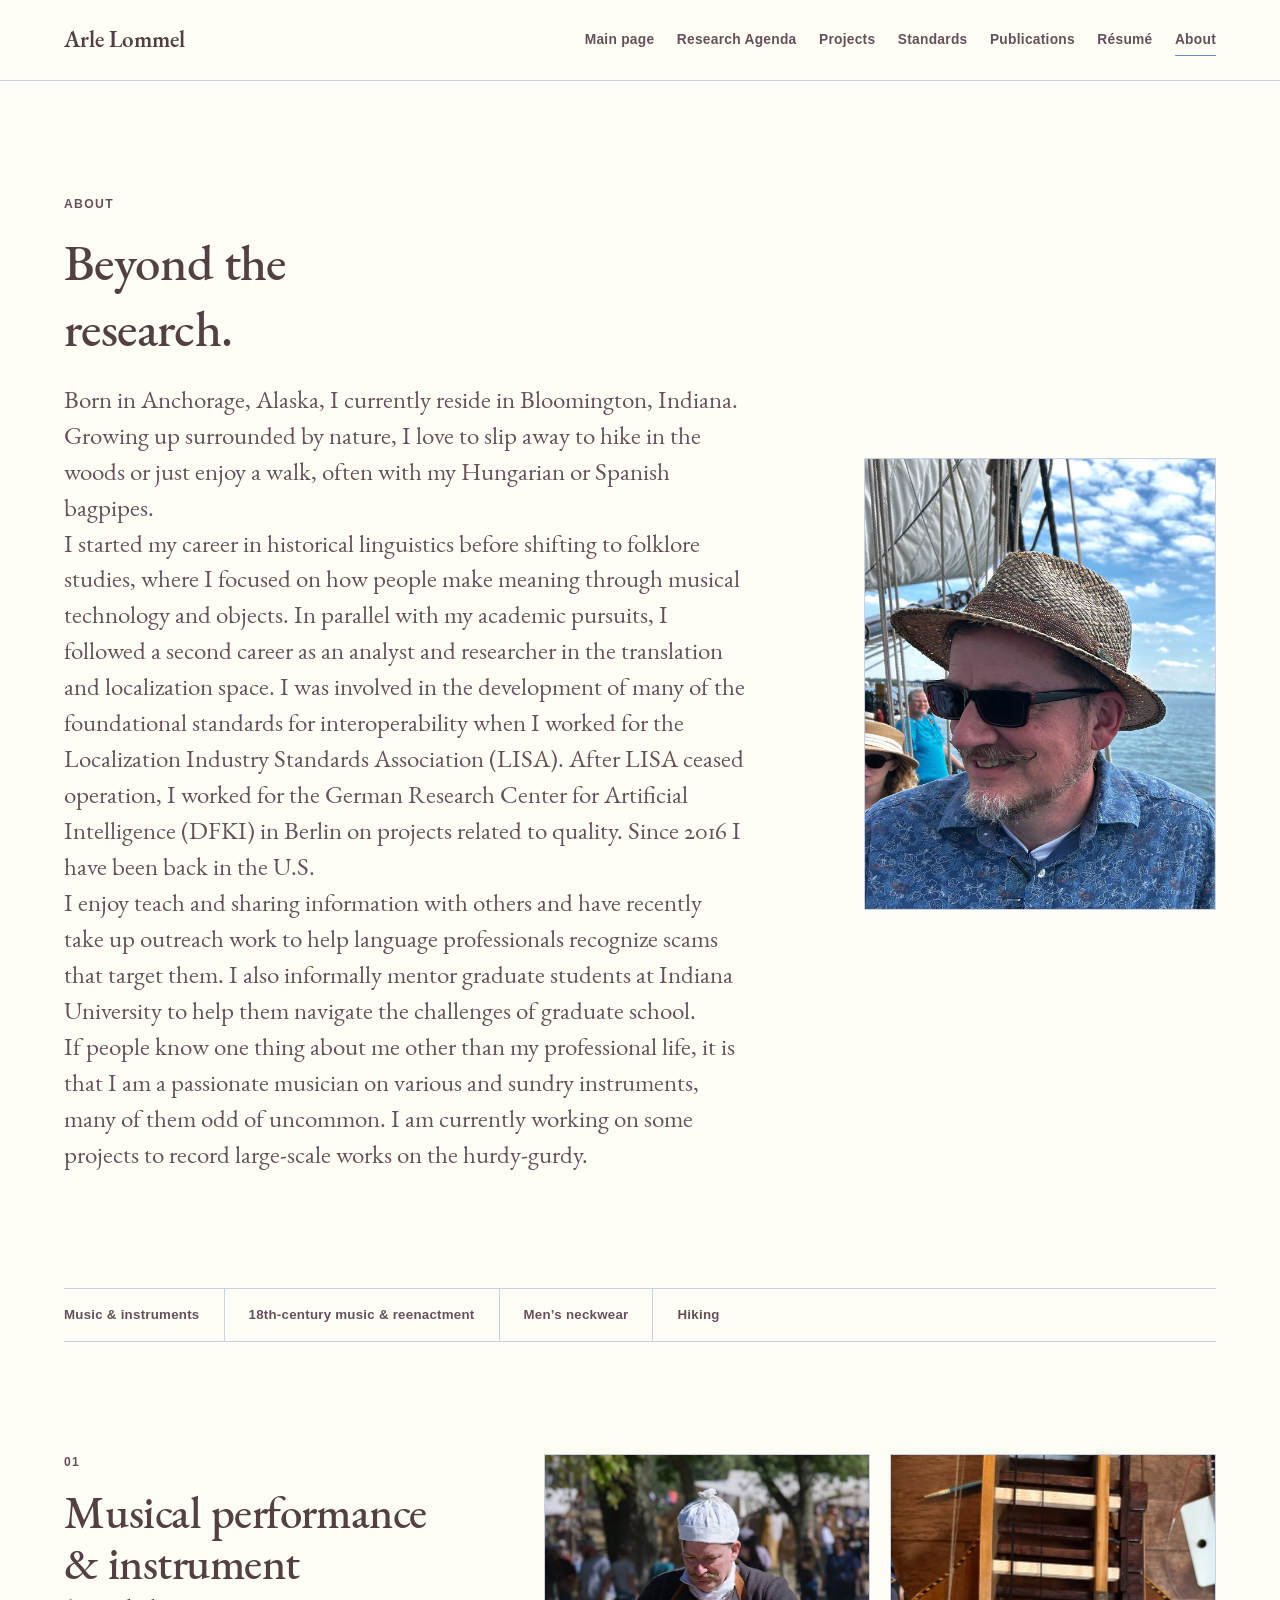
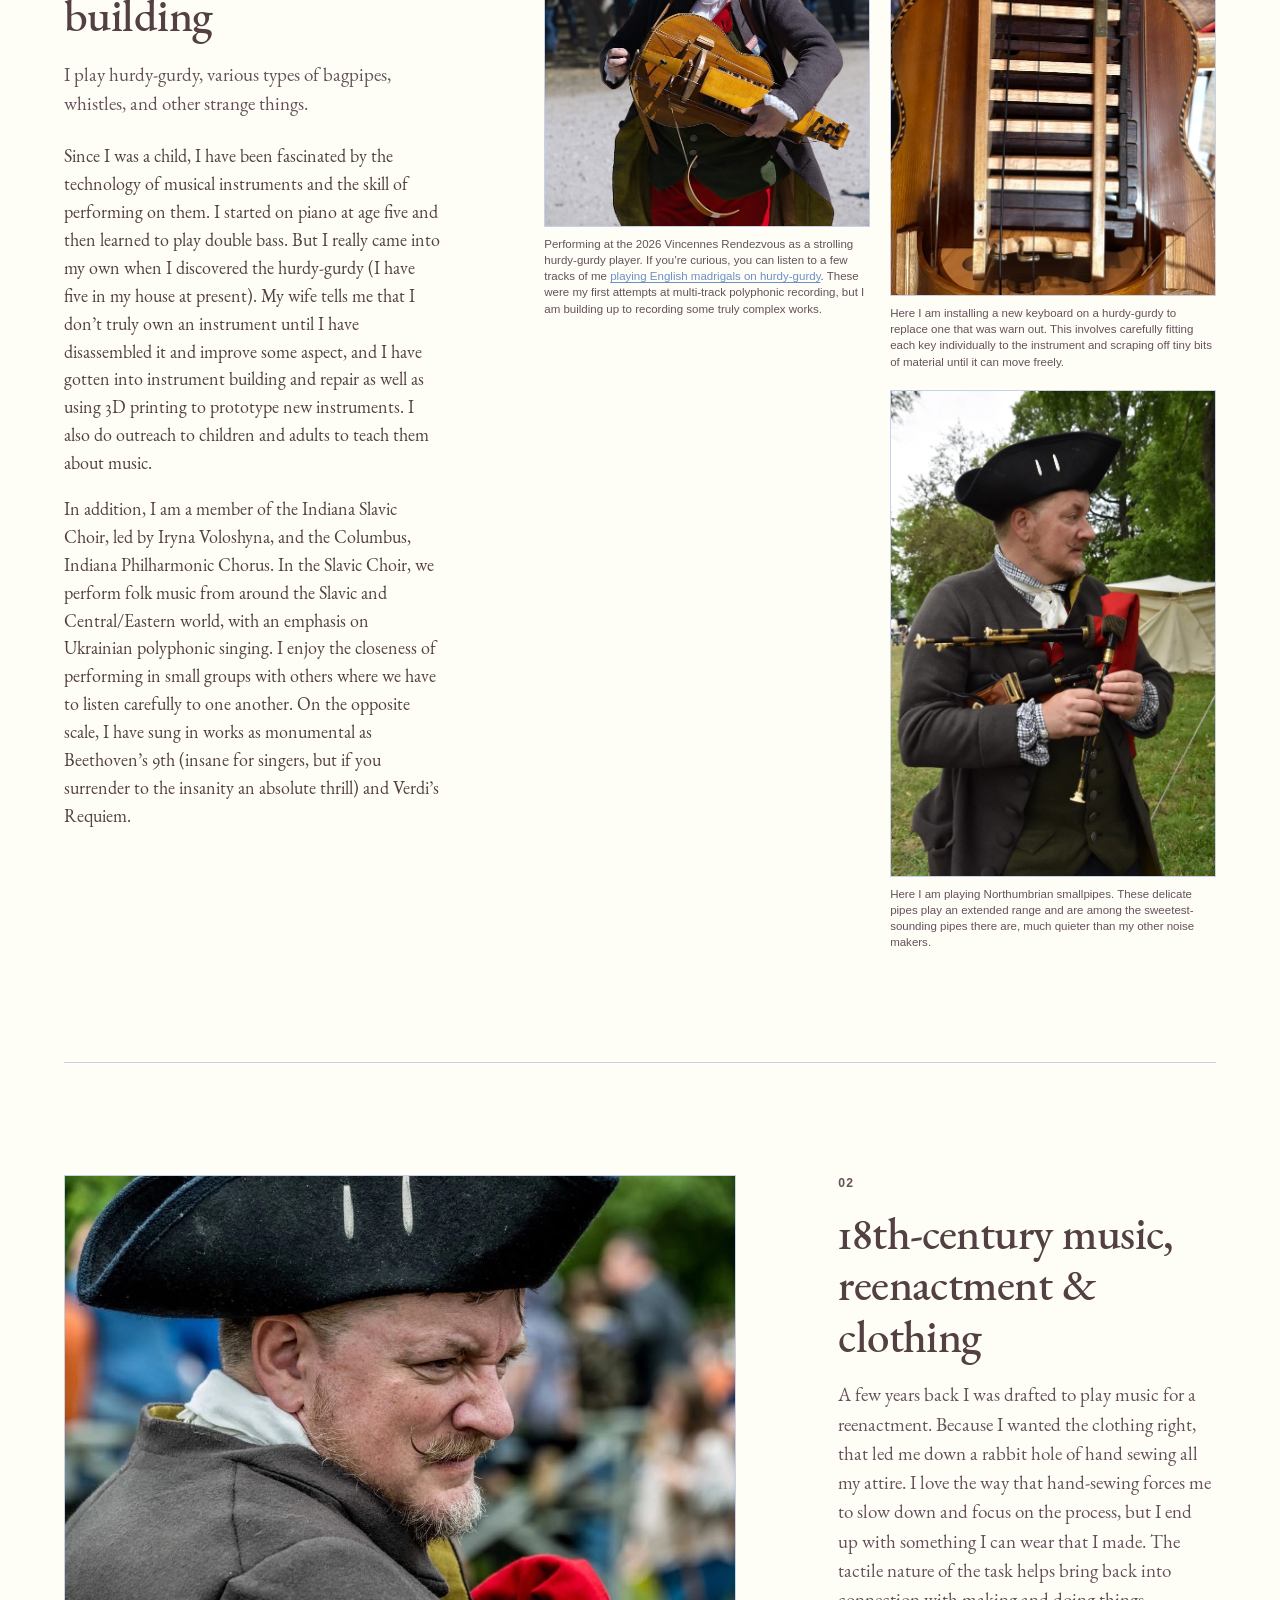
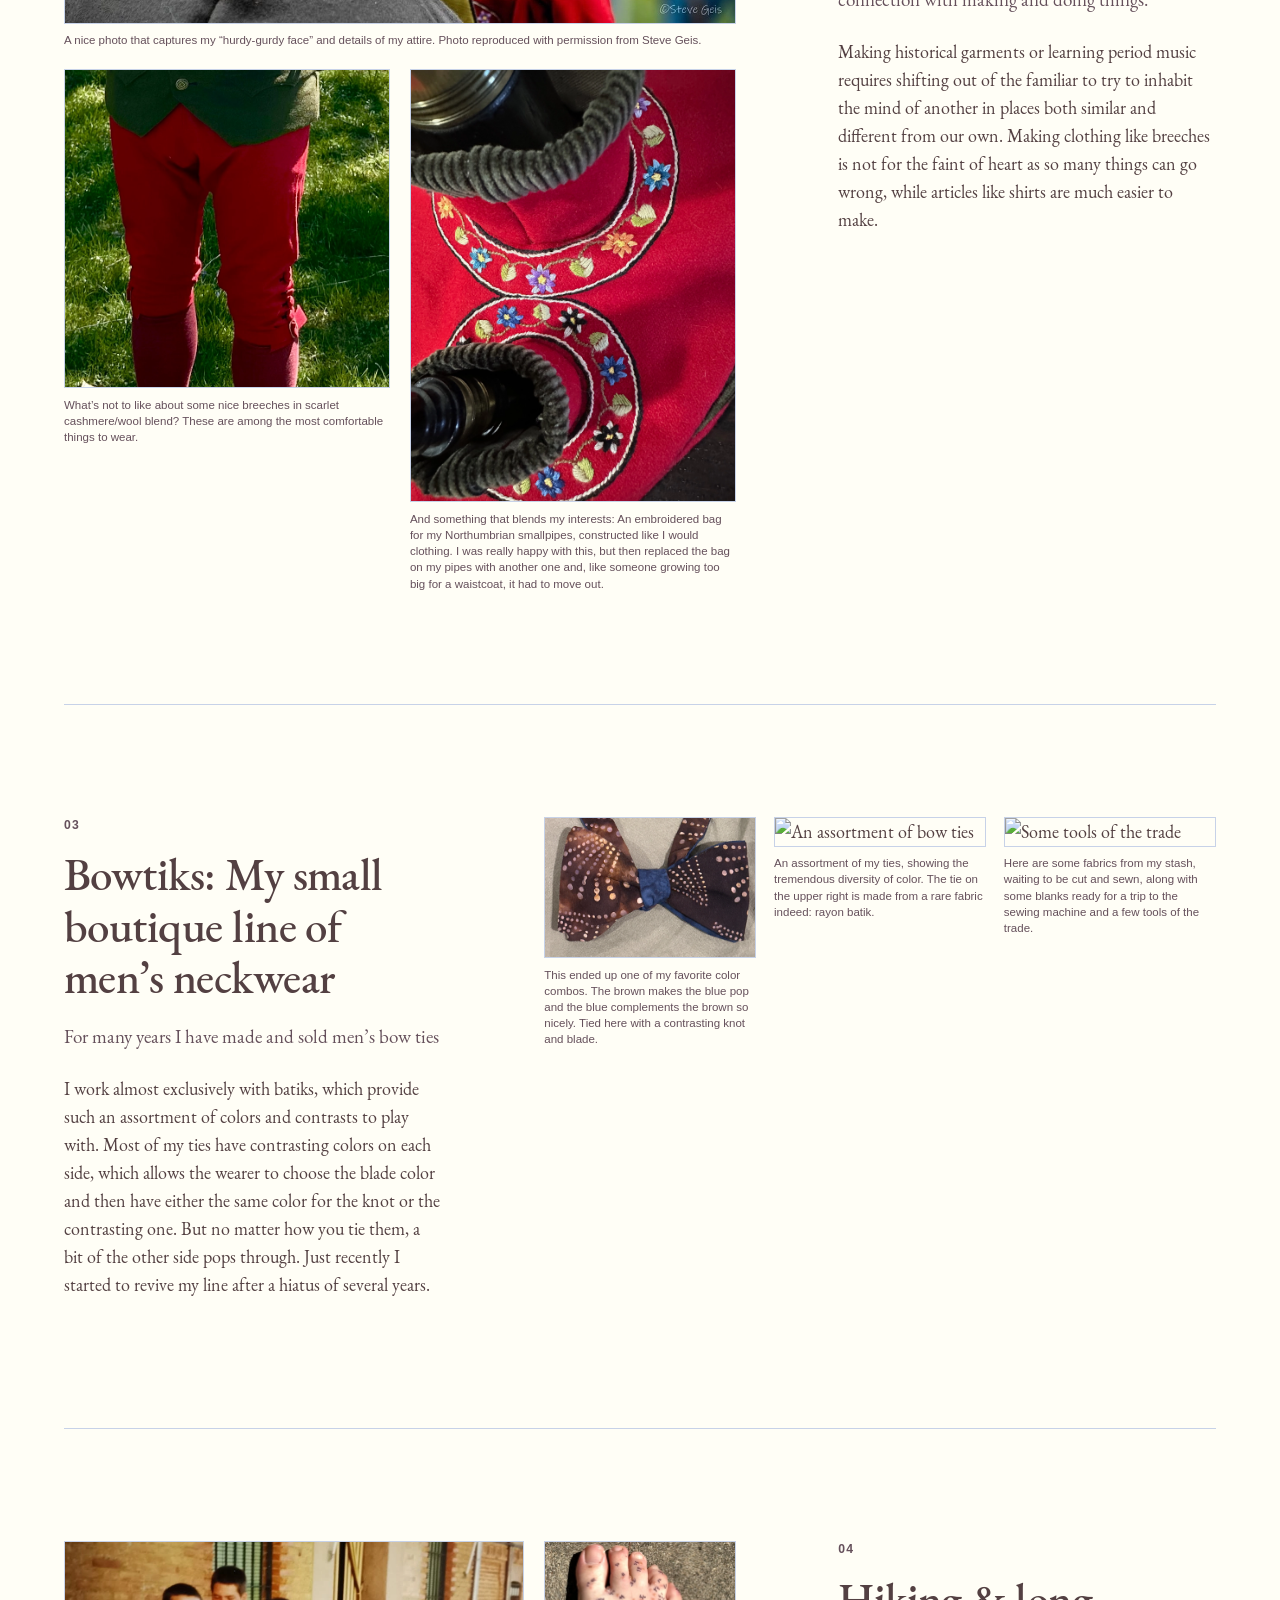
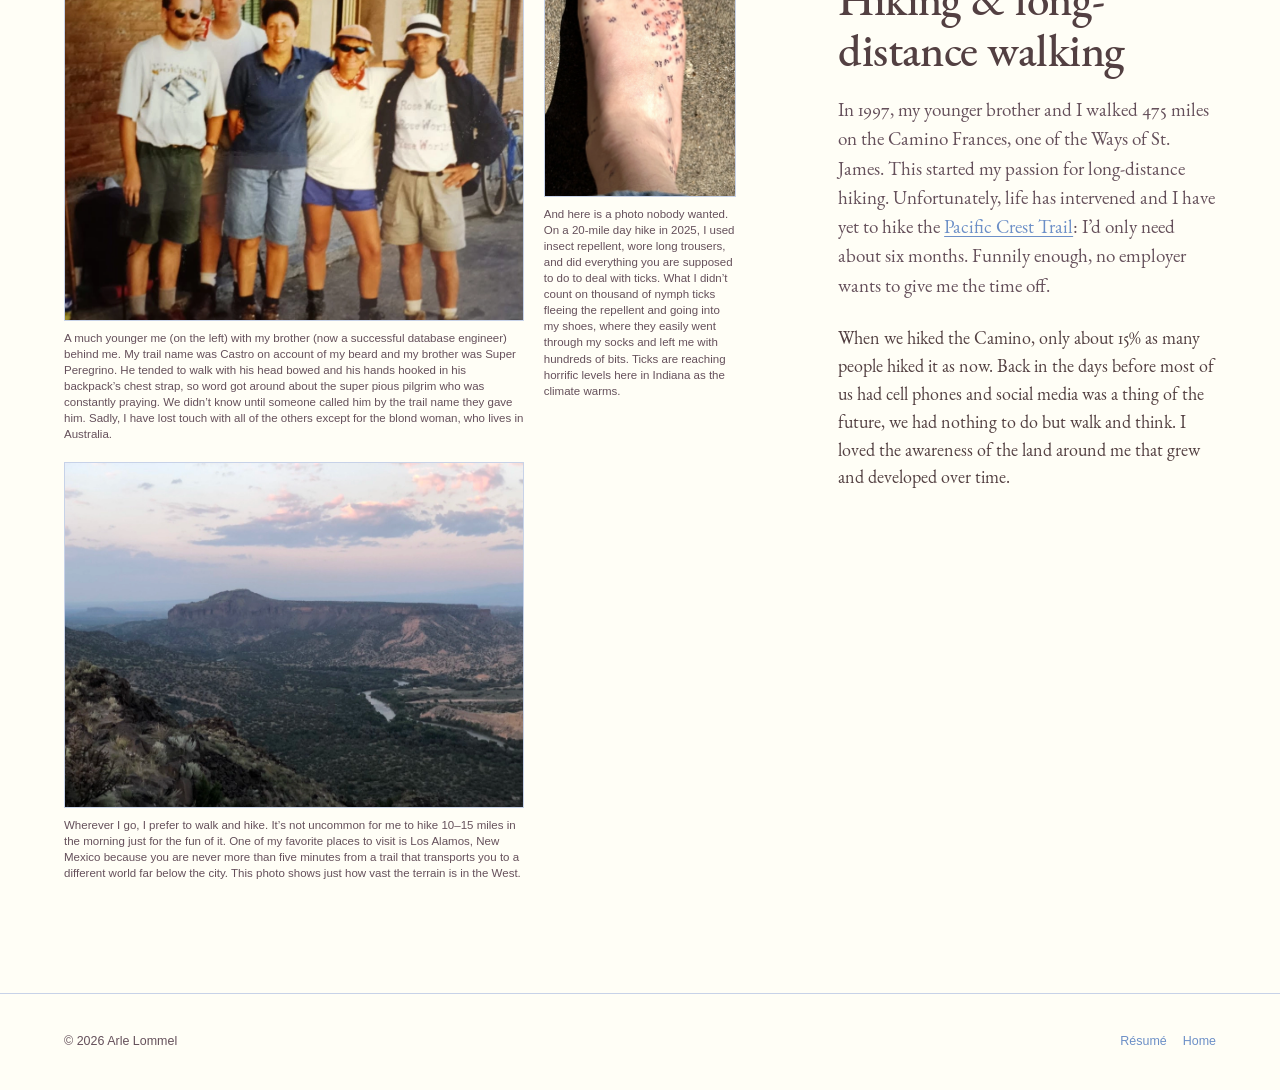
==== about/index.html @ d06d5eb8 "Finishing a bunch of content" ====
<!doctype html>
<html lang="en">
<head>
	<meta charset="utf-8">
	<meta name="viewport" content="width=device-width, initial-scale=1">
	<meta name="description" content="About Arle Lommel: researcher, musician, maker, historical interpreter, designer, and hiker.">
	<title>About | Arle Lommel</title>
	<link rel="preconnect" href="https://fonts.googleapis.com">
	<link rel="preconnect" href="https://fonts.gstatic.com" crossorigin>
	<link href="https://fonts.googleapis.com/css2?family=EB+Garamond:ital,wght@0,400;0,500;0,600;1,400;1,500;1,600&amp;display=swap" rel="stylesheet">
	<link rel="stylesheet" href="/assets/css/style.css">
	<link rel="stylesheet" href="/assets/css/about.css">
</head>
<body>
<div id="site-header">
</div>
<main>
	<header class="about-masthead shell">
		<div class="about-masthead-copy">
			<p class="eyebrow">
				About
			</p>
			<h1>
				Beyond the research.
			</h1>
			<p class="about-intro">
				Born in Anchorage, Alaska, I currently reside in Bloomington, Indiana. Growing up surrounded by nature, I love to slip away to hike in the woods or just enjoy a walk, often with my Hungarian or Spanish bagpipes.
			</p>
			<p class="about-intro">
				I started my career in historical linguistics before shifting to folklore studies, where I focused on how people make meaning through musical technology and objects. In parallel with my academic pursuits, I followed a second career as an analyst and researcher in the translation and localization space. I was involved in the development of many of the foundational standards for interoperability when I worked for the Localization Industry Standards Association (LISA). After LISA ceased operation, I worked for the German Research Center for Artificial Intelligence (DFKI) in Berlin on projects related to quality. Since 2016 I have been back in the U.S.
			</p>
			<p class="about-intro">
				I enjoy teach and sharing information with others and have recently take up outreach work to help language professionals recognize scams that target them. I also informally mentor graduate students at Indiana University to help them navigate the challenges of graduate school.
			</p>
			<p class="about-intro">
				If people know one thing about me other than my professional life, it is that I am a passionate musician on various and sundry instruments, many of them odd of uncommon. I am currently working on some projects to record large-scale works on the hurdy-gurdy.
			</p>
		</div>
		<figure class="about-portrait">
			<img src="/assets/images/about-arle-boat.jpg">
		</figure>
	</header>
	<nav class="about-section-nav shell" aria-label="About page sections">
		<ul>
			<li><a href="#music">Music &amp; instruments</a></li>
			<li><a href="#eighteenth-century">18th-century music &amp; reenactment</a></li>
			<li><a href="#neckwear">Men’s neckwear</a></li>
			<li><a href="#hiking">Hiking</a></li>
		</ul>
	</nav>
	<section class="about-feature shell" id="music">
		<div class="about-feature-copy">
			<p class="eyebrow">
				01
			</p>
			<h2>
				Musical performance &amp; instrument building
			</h2>
			<p class="about-feature-lede">
				I play hurdy-gurdy, various types of bagpipes, whistles, and other strange things.
			</p>
			<div class="about-prose">
				<p>
					Since I was a child, I have been fascinated by the technology of musical instruments and the skill of performing on them. I started on piano at age five and then learned to play double bass. But I really came into my own when I discovered the hurdy-gurdy (I have five in my house at present). My wife tells me that I don’t truly own an instrument until I have disassembled it and improve some aspect, and I have gotten into instrument building and repair as well as using 3D printing to prototype new instruments. I also do outreach to children and adults to teach them about music.
				</p>
				<p>
					In addition, I am a member of the Indiana Slavic Choir, led by Iryna Voloshyna, and the Columbus, Indiana Philharmonic Chorus. In the Slavic Choir, we perform folk music from around the Slavic and Central/Eastern world, with an emphasis on Ukrainian polyphonic singing. I enjoy the closeness of performing in small groups with others where we have to listen carefully to one another. On the opposite scale, I have sung in works as monumental as Beethoven’s 9th (insane for singers, but if you surrender to the insanity an absolute thrill) and Verdi’s Requiem.
				</p>
			</div>
		</div>
		<div class="about-gallery about-gallery--three">
			<figure class="about-gallery-item about-gallery-item--hero">
				<img src="/assets/images/about-arle-HG-march.jpg" alt="Performing on the hurdy-gurdy">
				<figcaption>
					Performing at the 2026 Vincennes Rendezvous as a strolling hurdy-gurdy player. If you’re curious, you can listen to a few tracks of me <a href="https://soundcloud.com/user-193351347-873062373" target="_blank">playing English madrigals on hurdy-gurdy</a>. These were my first attempts at multi-track polyphonic recording, but I am building up to recording some truly complex works.
				</figcaption>
			</figure>
			<figure class="about-gallery-item">
				<img src="/assets/images/about-hg-keyboard.webp" alt="Building the keyboard for a hurdy-gurdy">
				<figcaption>
					Here I am installing a new keyboard on a hurdy-gurdy to replace one that was warn out. This involves carefully fitting each key individually to the instrument and scraping off tiny bits of material until it can move freely.
				</figcaption>
			</figure>
			<figure class="about-gallery-item">
				<img src="/assets/images/about-arle-nsp.webp" alt="Playing Northumbrian smallpipes">
				<figcaption>
					Here I am playing Northumbrian smallpipes. These delicate pipes play an extended range and are among the sweetest-sounding pipes there are, much quieter than my other noise makers.
				</figcaption>
			</figure>
		</div>
	</section>
	<section class="about-feature about-feature--reverse shell" id="eighteenth-century">
		<div class="about-feature-copy">
			<p class="eyebrow">
				02
			</p>
			<h2>
				18th-century music, reenactment &amp; clothing
			</h2>
			<p class="about-feature-lede">
				A few years back I was drafted to play music for a reenactment. Because I wanted the clothing right, that led me down a rabbit hole of hand sewing all my attire. I love the way that hand-sewing forces me to slow down and focus on the process, but I end up with something I can wear that I made. The tactile nature of the task helps bring back into connection with making and doing things.
			</p>
			<div class="about-prose">
				<p>
					Making historical garments or learning period music requires shifting out of the familiar to try to inhabit the mind of another in places both similar and different from our own. Making clothing like breeches is not for the faint of heart as so many things can go wrong, while articles like shirts are much easier to make.
				</p>
			</div>
		</div>
		<div class="about-gallery about-gallery--mosaic">
			<figure class="about-gallery-item about-gallery-item--wide">
				<img src="/assets/images/about-arle-closeup.webp" alt="closeup of Arle in period clothing">
				<figcaption>
					A nice photo that captures my “hurdy-gurdy face” and details of my attire. Photo reproduced with permission from Steve Geis.
				</figcaption>
			</figure>
			<figure class="about-gallery-item">
				<img src="/assets/images/about-breeches.webp" alt="closeup of red breeches">
				<figcaption>
					What’s not to like about some nice breeches in scarlet cashmere/wool blend? These are among the most comfortable things to wear.
				</figcaption>
			</figure>
			<figure class="about-gallery-item">
				<img src="/assets/images/about-bagpipe-clothes.webp" alt="bagpipe clothes">
				<figcaption>
					And something that blends my interests: An embroidered bag for my Northumbrian smallpipes, constructed like I would clothing. I was really happy with this, but then replaced the bag on my pipes with another one and, like someone growing too big for a waistcoat, it had to move out.
				</figcaption>
			</figure>
		</div>
	</section>
	<section class="about-feature shell" id="neckwear">
		<div class="about-feature-copy">
			<p class="eyebrow">
				03
			</p>
			<h2>
				Bowtiks: My small boutique line of men’s neckwear
			</h2>
			<p class="about-feature-lede">
				For many years I have made and sold men’s bow ties
			</p>
			<div class="about-prose">
				<p>
					I work almost exclusively with batiks, which provide such an assortment of colors and contrasts to play with. Most of my ties have contrasting colors on each side, which allows the wearer to choose the blade color and then have either the same color for the knot or the contrasting one. But no matter how you tie them, a bit of the other side pops through. Just recently I started to revive my line after a hiatus of several years.
				</p>
			</div>
		</div>
		<div class="about-gallery about-gallery--strip">
			<figure class="about-gallery-item">
				<img src="/assets/images/about-brown-tie.webp" alt="A brown and blue contrasting tie">
				<figcaption>
					This ended up one of my favorite color combos. The brown makes the blue pop and the blue complements the brown so nicely. Tied here with a contrasting knot and blade.
				</figcaption>
			</figure>
			<figure class="about-gallery-item">
				<img src="/assets/images/about-ties.webp" alt="An assortment of bow ties">
				<figcaption>
					An assortment of my ties, showing the tremendous diversity of color. The tie on the upper right is made from a rare fabric indeed: rayon batik.
				</figcaption>
			</figure>
			<figure class="about-gallery-item">
				<img src="/assets/images/about-tools-of-the-trade.webp" alt="Some tools of the trade">
				<figcaption>
					Here are some fabrics from my stash, waiting to be cut and sewn, along with some blanks ready for a trip to the sewing machine and a few tools of the trade.
				</figcaption>
			</figure>
		</div>
	</section>
	<section class="about-feature about-feature--reverse shell" id="hiking">
		<div class="about-feature-copy">
			<p class="eyebrow">
				04
			</p>
			<h2>
				Hiking &amp; long-distance walking
			</h2>
			<p class="about-feature-lede">
				In 1997, my younger brother and I walked 475 miles on the Camino Frances, one of the Ways of St. James. This started my passion for long-distance hiking. Unfortunately, life has intervened and I have yet to hike the <a href="https://www.pcta.org/discover-the-trail/" target="_blank"> Pacific Crest Trail</a>: I’d only need about six months. Funnily enough, no employer wants to give me the time off.
			</p>
			<div class="about-prose">
				<p>
					When we hiked the Camino, only about 15% as many people hiked it as now. Back in the days before most of us had cell phones and social media was a thing of the future, we had nothing to do but walk and think. I loved the awareness of the land around me that grew and developed over time.
				</p>
			</div>
		</div>
		<div class="about-gallery about-gallery--landscape">
			<figure class="about-gallery-item about-gallery-item--wide">
				<img src="/assets/images/about-camino.webp" alt="Me, my brother, and some of the friends we met along the way">
				<figcaption>
					A much younger me (on the left) with my brother (now a successful database engineer) behind me. My trail name was Castro on account of my beard and my brother was Super Peregrino. He tended to walk with his head bowed and his hands hooked in his backpack’s chest strap, so word got around about the super pious pilgrim who was constantly praying. We didn’t know until someone called him by the trail name they gave him. Sadly, I have lost touch with all of the others except for the blond woman, who lives in Australia.
				</figcaption>
			</figure>
			<figure class="about-gallery-item">
				<img src="/assets/images/about-ticks.webp" alt="Hundreds of tick bites">
				<figcaption>
					And here is a photo nobody wanted. On a 20-mile day hike in 2025, I used insect repellent, wore long trousers, and did everything you are supposed to do to deal with ticks. What I didn’t count on thousand of nymph ticks fleeing the repellent and going into my shoes, where they easily went through my socks and left me with hundreds of bits. Ticks are reaching horrific levels here in Indiana as the climate warms.
				</figcaption>
			</figure>
			<figure class="about-gallery-item about-gallery-item--wide">
				<img src="/assets/images/about-los-alamos.webp" alt="A vista hiking near Los Alamos, New Mexico">
				<figcaption>
					Wherever I go, I prefer to walk and hike. It’s not uncommon for me to hike 10–15 miles in the morning just for the fun of it. One of my favorite places to visit is Los Alamos, New Mexico because you are never more than five minutes from a trail that transports you to a different world far below the city. This photo shows just how vast the terrain is in the West.
				</figcaption>
			</figure>
		</div>
	</section>
</main>
<div id="site-footer">
</div>
<script src="/assets/js/includes.js">
</script>
</body>
</html>
---- assets/css/style.css ----
@font-face {
	font-family: "EB Garamond";
	src: url("/assets/web-fonts/eb-garamond-regular.woff") format("woff");
	font-style: normal;
	font-weight: 400;
	font-display: swap;
}

@font-face {
	font-family: "EB Garamond";
	src: url("/assets/web-fonts/eb-garamond-italic.woff") format("woff");
	font-style: italic;
	font-weight: 400;
	font-display: swap;
}

@font-face {
	font-family: "EB Garamond";
	src: url("/assets/web-fonts/eb-garamond-medium.woff") format("woff");
	font-style: normal;
	font-weight: 500;
	font-display: swap;
}

@font-face {
	font-family: "EB Garamond";
	src: url("/assets/web-fonts/eb-garamond-medium-italic.woff") format("woff");
	font-style: italic;
	font-weight: 500;
	font-display: swap;
}

@font-face {
	font-family: "EB Garamond";
	src: url("/assets/web-fonts/eb-garamond-semibold.woff") format("woff");
	font-style: normal;
	font-weight: 600;
	font-display: swap;
}

@font-face {
	font-family: "EB Garamond";
	src: url("/assets/web-fonts/eb-garamond-semibold-italic.woff") format("woff");
	font-style: italic;
	font-weight: 600;
	font-display: swap;
}

@font-face {
	font-family: "EB Garamond";
	src: url("/assets/web-fonts/eb-garamond-bold.woff") format("woff");
	font-style: normal;
	font-weight: 700;
	font-display: swap;
}

@font-face {
	font-family: "EB Garamond";
	src: url("/assets/web-fonts/eb-garamond-bold-italic.woff") format("woff");
	font-style: italic;
	font-weight: 700;
	font-display: swap;
}

@font-face {
	font-family: "EB Garamond";
	src: url("/assets/web-fonts/eb-garamond-extrabold.woff") format("woff");
	font-style: normal;
	font-weight: 800;
	font-display: swap;
}

@font-face {
	font-family: "EB Garamond";
	src: url("/assets/web-fonts/eb-garamond-extrabold-italic.woff") format("woff");
	font-style: italic;
	font-weight: 800;
	font-display: swap;
}

:root {
	/* Design tokens: change these to alter the site's global visual system. */
	--background: #fffef6;
	--text-primary: #534042;
	--text-secondary: #65505b;
	--accent: #6c8fc7;
	--rule: #c7d2e8;

	/* Reusable borders. */
	--rule-standard: 1px solid var(--rule);
	--imgframe: var(--rule-standard);

	/* Type families. */
	--serif: "EB Garamond", Garamond, "Times New Roman", serif;
	--sans: -apple-system, BlinkMacSystemFont, "Segoe UI", Helvetica, Arial, sans-serif;

	/* Layout widths. */
	--shell: 72rem;	 /* Maximum width of main page content. */
	--measure: 44rem; /* Comfortable maximum width for long prose. */

	/* Small UI geometry. */
	--radius: 0.25rem;
}

/* --------------------------------------------------------------------------
	 Global reset and document defaults
	 -------------------------------------------------------------------------- */

*,
*::before,
*::after {
	box-sizing: border-box;
}

html {
	scroll-behavior: smooth;
}

body {
	margin: 0;
	background: var(--background);
	color: var(--text-primary);
	font-family: var(--serif);
	font-size: 1.125rem;
	line-height: 1.55;
	text-rendering: optimizeLegibility;
	-webkit-font-smoothing: antialiased;
	font-kerning: normal;
	font-variant-numeric: oldstyle-nums proportional-nums;
	font-feature-settings: "liga" 1, "kern" 1, "onum" 1, "pnum" 1;
}

img {
	max-width: 100%;
	height: auto;
	display: block;
}

a {
	color: var(--accent);
	text-decoration-thickness: 0.07em;
	text-underline-offset: 0.15em;
}

a:hover,
a:focus-visible {
	text-decoration-thickness: 0.11em;
}

/* Main centered content container used throughout the site. */
.shell {
	width: min(calc(100% - 2.5rem), var(--shell));
	margin-inline: auto;
}

/* --------------------------------------------------------------------------
	 Header and navigation
	 -------------------------------------------------------------------------- */

.site-header {
	border-bottom: var(--rule-standard);
}

.nav-wrap {
	min-height: 5rem;
	display: flex;
	align-items: center;
	justify-content: space-between;
	gap: 2rem;
}

.site-name {
	color: var(--text-primary);
	font-size: 1.45rem;
	font-weight: 600;
	text-decoration: none;
}

.site-nav {
	display: flex;
	flex-wrap: wrap;
	gap: 1.4rem;
	font-family: var(--sans);
	font-size: 0.86rem;
	font-weight: 600;
	letter-spacing: 0.02em;
}

.site-nav a {
	color: var(--text-secondary);
	text-decoration: none;
}

.site-nav a:hover,
.site-nav a:focus-visible {
	color: var(--accent);
}

/* --------------------------------------------------------------------------
	 Hero
	 -------------------------------------------------------------------------- */

.hero {
	display: grid;
	grid-template-columns: minmax(0, 1.8fr) minmax(14rem, 0.8fr);
	gap: clamp(3rem, 8vw, 7rem);
	align-items: center;
	padding-block: clamp(5rem, 10vw, 9rem);
}

.hero-copy {
	max-width: 49rem;
}

/* Small uppercase labels use the sans-serif companion face. */
.eyebrow {
	margin: 0 0 1rem;
	color: var(--text-secondary);
	font-family: var(--sans);
	font-size: 0.76rem;
	font-weight: 700;
	letter-spacing: 0.11em;
	line-height: 1.35;
	text-transform: uppercase;
}

h1,
h2,
h3 {
	margin-top: 0;
	color: var(--text-primary);
	font-family: var(--serif);
	font-weight: 500;
	letter-spacing: -0.012em;
}

/*
	Main display heading.
	clamp(minimum, fluid viewport size, maximum) keeps it responsive.
	The 1.3 line-height is intentional for EB Garamond's tall ascenders and descenders.
*/
h1 {
	max-width: 16ch;
	margin-bottom: 1.5rem;
	font-size: clamp(2rem, 4vw, 4rem);
	line-height: 1.3;
}

h2 {
	margin-bottom: 1.25rem;
	font-size: clamp(2rem, 3.5vw, 3.2rem);
	line-height: 1.15;
}

h3 {
	margin-bottom: 0.7rem;
	font-size: 1.65rem;
	line-height: 1.2;
}

.lede {
	max-width: 42rem;
	margin: 0;
	color: var(--text-secondary);
	font-size: clamp(1.3rem, 2.2vw, 1.7rem);
	line-height: 1.42;
}

.hero-actions {
	display: flex;
	align-items: center;
	gap: 1.4rem;
	margin-top: 2.2rem;
	font-family: var(--sans);
	font-size: 0.9rem;
	font-weight: 650;
}

.button {
	display: inline-block;
	padding: 0.8rem 1.05rem;
	border: 1px solid var(--accent);
	border-radius: var(--radius);
	text-decoration: none;
}

.button-primary {
	background: var(--accent);
	color: var(--background);
}

.button-primary:hover,
.button-primary:focus-visible {
	opacity: 0.9;
}

.text-link {
	font-family: var(--sans);
	font-size: 0.9rem;
	font-weight: 650;
	text-decoration: none;
}

/* Portrait treatment: deliberately simple, with only a fine rule. */
.hero-image {
	justify-self: end;
	width: min(100%, 19rem);
}

.hero-image img {
	width: 100%;
	height: auto;
	display: block;
	border: var(--imgframe);
}

/* Temporary image placeholder. */
.image-placeholder {
	aspect-ratio: 4 / 5;
	display: grid;
	place-items: center;
	border: var(--rule-standard);
	color: var(--text-secondary);
	font-family: var(--sans);
	font-size: 0.8rem;
	letter-spacing: 0.08em;
	text-transform: uppercase;
}

/* --------------------------------------------------------------------------
	 General sections
	 -------------------------------------------------------------------------- */

.section {
	padding-block: clamp(4rem, 8vw, 7rem);
}

.section-rule {
	border-top: var(--rule-standard);
}

.section-heading {
	max-width: 48rem;
	margin-bottom: 3rem;
}

/* --------------------------------------------------------------------------
	 "What I work on" grid
	 -------------------------------------------------------------------------- */

.work-grid {
	display: grid;
	grid-template-columns: repeat(2, minmax(0, 1fr));
	border-top: var(--rule-standard);
}

.work-item {
	padding: 2.2rem 2.2rem 2.4rem 0;
	border-bottom: var(--rule-standard);
}

.work-item:nth-child(odd) {
	padding-right: 3rem;
	border-right: var(--rule-standard);
}

.work-item:nth-child(even) {
	padding-left: 3rem;
}

.work-item p {
	max-width: 31rem;
	margin: 0 0 1.2rem;
	color: var(--text-secondary);
}

/* --------------------------------------------------------------------------
	 Two-column content sections
	 -------------------------------------------------------------------------- */

.two-column {
	display: grid;
	grid-template-columns: minmax(0, 0.9fr) minmax(0, 1.1fr);
	gap: clamp(3rem, 8vw, 7rem);
}

.prose {
	max-width: var(--measure);
}

.prose p {
	margin-top: 0;
}

.prose p + p {
	margin-top: 1.15rem;
}

/* --------------------------------------------------------------------------
	 Current-role logos
	 -------------------------------------------------------------------------- */

/*
	Both roles share a fixed-width logo column so their text aligns.
	Individual logos are sized independently for optical balance.
*/
.current-role {
	display: grid;
	grid-template-columns: 8rem 1fr;
	column-gap: 1.4rem;
	align-items: center;
}

.current-role + .current-role {
	margin-top: 2.25rem;
}

.current-role p {
	margin: 0;
}

/* Centers each differently proportioned logo within the shared column. */
.role-logo-wrap {
	width: 8rem;
	display: flex;
	justify-content: center;
	align-items: center;
}

.role-logo-wrap a {
	display: block;
}

/* Do NOT set a generic width here. */
.role-logo-img {
	display: block;
	height: auto;
}

/* Wide, low-mass CSA mark needs considerably more width. */
.role-logo-img.csa-logo {
	width: 7.75rem;
	max-width: 7.75rem;
}

/* Dense MQM owl needs substantially less width. */
.role-logo-img.mqm-logo {
	width: 2.75rem;
	max-width: 2.75rem;
}

/* --------------------------------------------------------------------------
	 Selected-work list
	 -------------------------------------------------------------------------- */

.selected-list {
	border-top: var(--rule-standard);
}

.selected-list a {
	display: flex;
	justify-content: space-between;
	gap: 2rem;
	padding: 1.15rem 0;
	border-bottom: var(--rule-standard);
	color: var(--text-primary);
	font-size: 1.3rem;
	text-decoration: none;
}

.selected-list a:hover,
.selected-list a:focus-visible {
	color: var(--accent);
}

/* --------------------------------------------------------------------------
	 Footer
	 -------------------------------------------------------------------------- */

.site-footer {
	border-top: var(--rule-standard);
}

.footer-wrap {
	min-height: 6rem;
	display: flex;
	justify-content: space-between;
	align-items: center;
	gap: 2rem;
	color: var(--text-secondary);
	font-family: var(--sans);
	font-size: 0.78rem;
}

.footer-wrap p {
	margin: 0;
}

.footer-links {
	display: flex;
	flex-wrap: wrap;
	gap: 1rem;
}

.footer-links a {
	text-decoration: none;
}

/* --------------------------------------------------------------------------
	 Responsive layout
	 -------------------------------------------------------------------------- */

/* Tablet / narrow desktop: stack major multi-column layouts. */
@media (max-width: 800px) {
	.nav-wrap {
		padding-block: 1.25rem;
		align-items: flex-start;
		flex-direction: column;
		gap: 0.8rem;
	}

	.site-nav {
		gap: 0.8rem 1.1rem;
	}

	.hero {
		grid-template-columns: 1fr;
		padding-block: 4rem;
	}

	.hero-image {
		justify-self: start;
		width: min(70vw, 17rem);
	}

	.work-grid,
	.two-column {
		grid-template-columns: 1fr;
	}

	.work-item,
	.work-item:nth-child(odd),
	.work-item:nth-child(even) {
		padding: 1.8rem 0 2rem;
		border-right: 0;
	}

	.footer-wrap {
		padding-block: 1.5rem;
		align-items: flex-start;
		flex-direction: column;
		gap: 0.8rem;
	}
}

/* Phone: reduce base type and page gutters. */
@media (max-width: 520px) {
	body {
		font-size: 1.04rem;
	}

	.shell {
		width: min(calc(100% - 1.5rem), var(--shell));
	}

	.hero-actions {
		align-items: flex-start;
		flex-direction: column;
	}

	.selected-list a {
		font-size: 1.15rem;
	}
}

/* Styling for navigation marking */
.site-nav a {
	position: relative;
}

.site-nav a.active::after,
.site-nav a[aria-current="page"]::after {
	content: "";
	position: absolute;
	left: 0;
	right: 0;
	bottom: -0.35rem;
	height: 1px;
	background: var(--accent);
}
---- assets/css/about.css ----
/* ----------------------------------------------------------------------
   About page
   Image-led, while retaining the site's typography and visual language.
   ---------------------------------------------------------------------- */

.about-masthead {
	display: grid;
	grid-template-columns: minmax(0, 1.3fr) minmax(15rem, 0.7fr);
	gap: clamp(3rem, 8vw, 7rem);
	align-items: center;
	padding-block: clamp(4.5rem, 9vw, 7.5rem);
}

.about-masthead-copy { max-width: 48rem; }
.about-masthead h1 { margin-bottom: 1.25rem; }

.about-intro {
	max-width: 44rem;
	margin: 0;
	color: var(--text-secondary);
	font-size: clamp(1.25rem, 2vw, 1.55rem);
	line-height: 1.45;
}

.about-portrait {
	width: min(100%, 22rem);
	margin: 0 0 0 auto;
}

/* In-page navigation */

.about-section-nav {
	border-top: var(--rule-standard);
	border-bottom: var(--rule-standard);
}

.about-section-nav ul {
	display: flex;
	flex-wrap: wrap;
	margin: 0;
	padding: 0;
	list-style: none;
}

.about-section-nav li { margin: 0; }

.about-section-nav a {
	display: block;
	padding: 1rem 1.5rem 1rem 0;
	color: var(--text-secondary);
	font-family: var(--sans);
	font-size: 0.83rem;
	font-weight: 650;
	letter-spacing: 0.02em;
	text-decoration: none;
}

.about-section-nav li + li a {
	padding-left: 1.5rem;
	border-left: var(--rule-standard);
}

.about-section-nav a:hover,
.about-section-nav a:focus-visible { color: var(--accent); }

/* Feature sections */

.about-feature {
	display: grid;
	grid-template-columns: minmax(16rem, 0.72fr) minmax(0, 1.28fr);
	gap: clamp(3rem, 8vw, 7rem);
	align-items: start;
	padding-block: clamp(4.5rem, 9vw, 7rem);
	scroll-margin-top: 2rem;
}

.about-feature + .about-feature { border-top: var(--rule-standard); }

.about-feature--reverse {
	grid-template-columns: minmax(0, 1.28fr) minmax(16rem, 0.72fr);
}

.about-feature--reverse .about-feature-copy {
	grid-column: 2;
	grid-row: 1;
}

.about-feature--reverse .about-gallery {
	grid-column: 1;
	grid-row: 1;
}

.about-feature-copy h2 {
	margin-bottom: 1.15rem;
	font-size: clamp(2.1rem, 3.5vw, 3.15rem);
}

.about-feature-lede {
	margin: 0;
	color: var(--text-secondary);
	font-size: 1.18rem;
	line-height: 1.55;
}

.about-prose {
	margin-top: 1.5rem;
	max-width: var(--measure);
}

.about-prose p { margin-top: 0; }

/* Galleries */

.about-gallery { min-width: 0; }

.about-gallery--three,
.about-gallery--mosaic {
	display: grid;
	grid-template-columns: repeat(2, minmax(0, 1fr));
	gap: 1.25rem;
}

.about-gallery--three .about-gallery-item--hero { grid-row: span 2; }
.about-gallery--mosaic .about-gallery-item--wide { grid-column: 1 / -1; }

.about-gallery--strip {
	display: grid;
	grid-template-columns: repeat(3, minmax(0, 1fr));
	gap: 1.1rem;
}

.about-gallery--landscape {
	display: grid;
	grid-template-columns: minmax(0, 1.45fr) minmax(12rem, 0.55fr);
	gap: 1.25rem;
}

.about-gallery-item {
	margin: 0;
	min-width: 0;
}

.about-gallery-item img,
.about-portrait img {
	display: block;
	width: 100%;
	height: auto;
	border: var(--imgframe);
}

.about-gallery-item figcaption {
	margin-top: 0.55rem;
	color: var(--text-secondary);
	font-family: var(--sans);
	font-size: 0.72rem;
	line-height: 1.4;
}

/* Placeholders: replace each div with an <img> when photography is ready. */

.about-image-placeholder {
	display: grid;
	place-items: center;
	aspect-ratio: 4 / 3;
	min-height: 10rem;
	padding: 1rem;
	border: var(--rule-standard);
	background: linear-gradient(to bottom right, transparent calc(50% - 0.5px), var(--rule) 50%, transparent calc(50% + 0.5px));
	color: var(--text-secondary);
	font-family: var(--sans);
	font-size: 0.72rem;
	font-weight: 650;
	letter-spacing: 0.07em;
	text-align: center;
	text-transform: uppercase;
}

.about-image-placeholder--portrait { aspect-ratio: 4 / 5; }
.about-image-placeholder--square { aspect-ratio: 1; }
.about-image-placeholder--landscape { aspect-ratio: 16 / 9; }

.about-gallery-item--hero .about-image-placeholder {
	height: 100%;
	aspect-ratio: auto;
	min-height: 25rem;
}

/* Responsive layout */

@media (max-width: 900px) {
	.about-masthead {
		grid-template-columns: minmax(0, 1.15fr) minmax(12rem, 0.55fr);
		gap: 3rem;
	}

	.about-feature,
	.about-feature--reverse {
		grid-template-columns: minmax(14rem, 0.65fr) minmax(0, 1.35fr);
		gap: 3rem;
	}

	.about-feature--reverse .about-feature-copy { grid-column: 1; }
	.about-feature--reverse .about-gallery { grid-column: 2; }
}

@media (max-width: 720px) {
	.about-masthead,
	.about-feature,
	.about-feature--reverse {
		grid-template-columns: 1fr;
		gap: 2.5rem;
	}

	.about-portrait {
		width: min(70%, 20rem);
		margin: 0;
	}

	.about-feature--reverse .about-feature-copy,
	.about-feature--reverse .about-gallery {
		grid-column: 1;
		grid-row: auto;
	}

	.about-feature--reverse .about-feature-copy { grid-row: 1; }
	.about-feature--reverse .about-gallery { grid-row: 2; }

	.about-gallery--landscape {
		grid-template-columns: repeat(2, minmax(0, 1fr));
	}
}

@media (max-width: 620px) {
	.about-section-nav ul { display: block; }

	.about-section-nav a,
	.about-section-nav li + li a {
		padding: 0.8rem 0;
		border-left: 0;
	}

	.about-section-nav li + li { border-top: var(--rule-standard); }

	.about-gallery--three,
	.about-gallery--mosaic,
	.about-gallery--strip,
	.about-gallery--landscape {
		grid-template-columns: 1fr;
	}

	.about-gallery--three .about-gallery-item--hero { grid-row: auto; }
	.about-gallery--mosaic .about-gallery-item--wide { grid-column: auto; }

	.about-gallery-item--hero .about-image-placeholder {
		height: auto;
		aspect-ratio: 4 / 3;
		min-height: 10rem;
	}
}
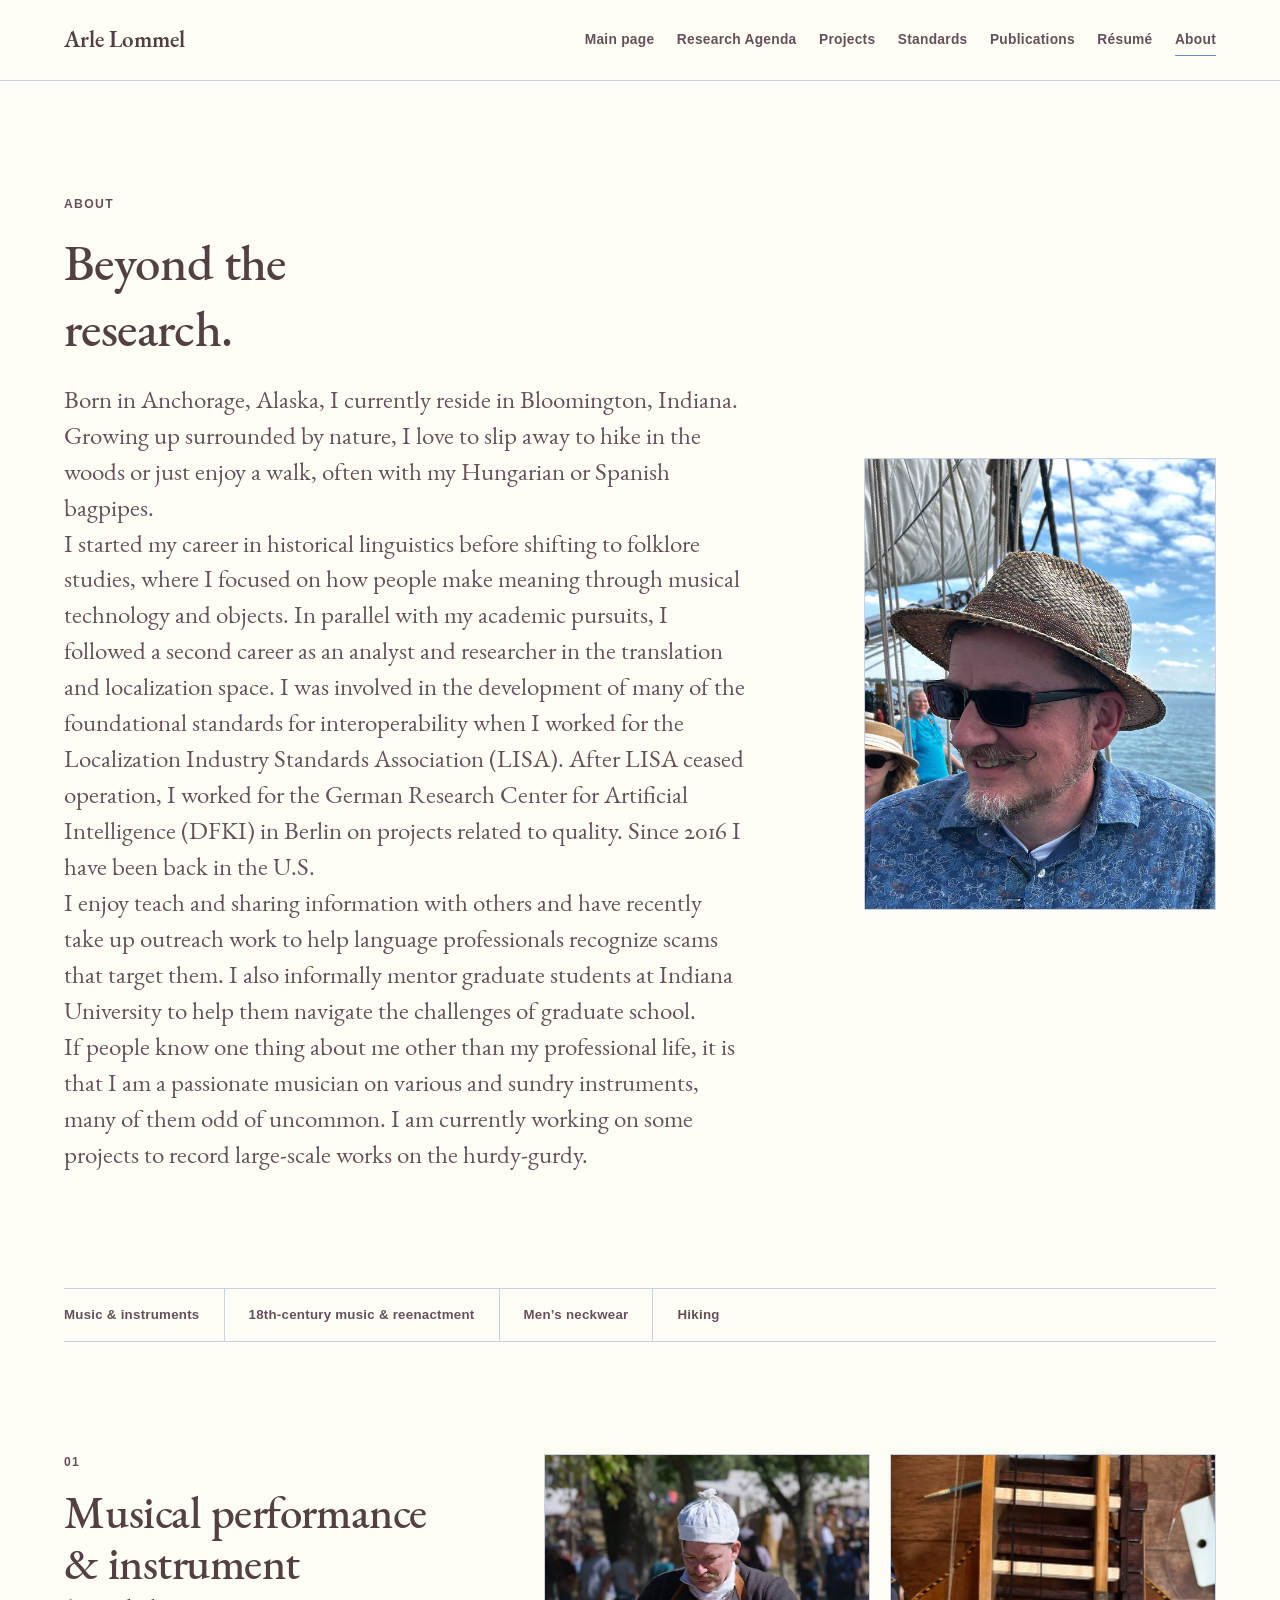
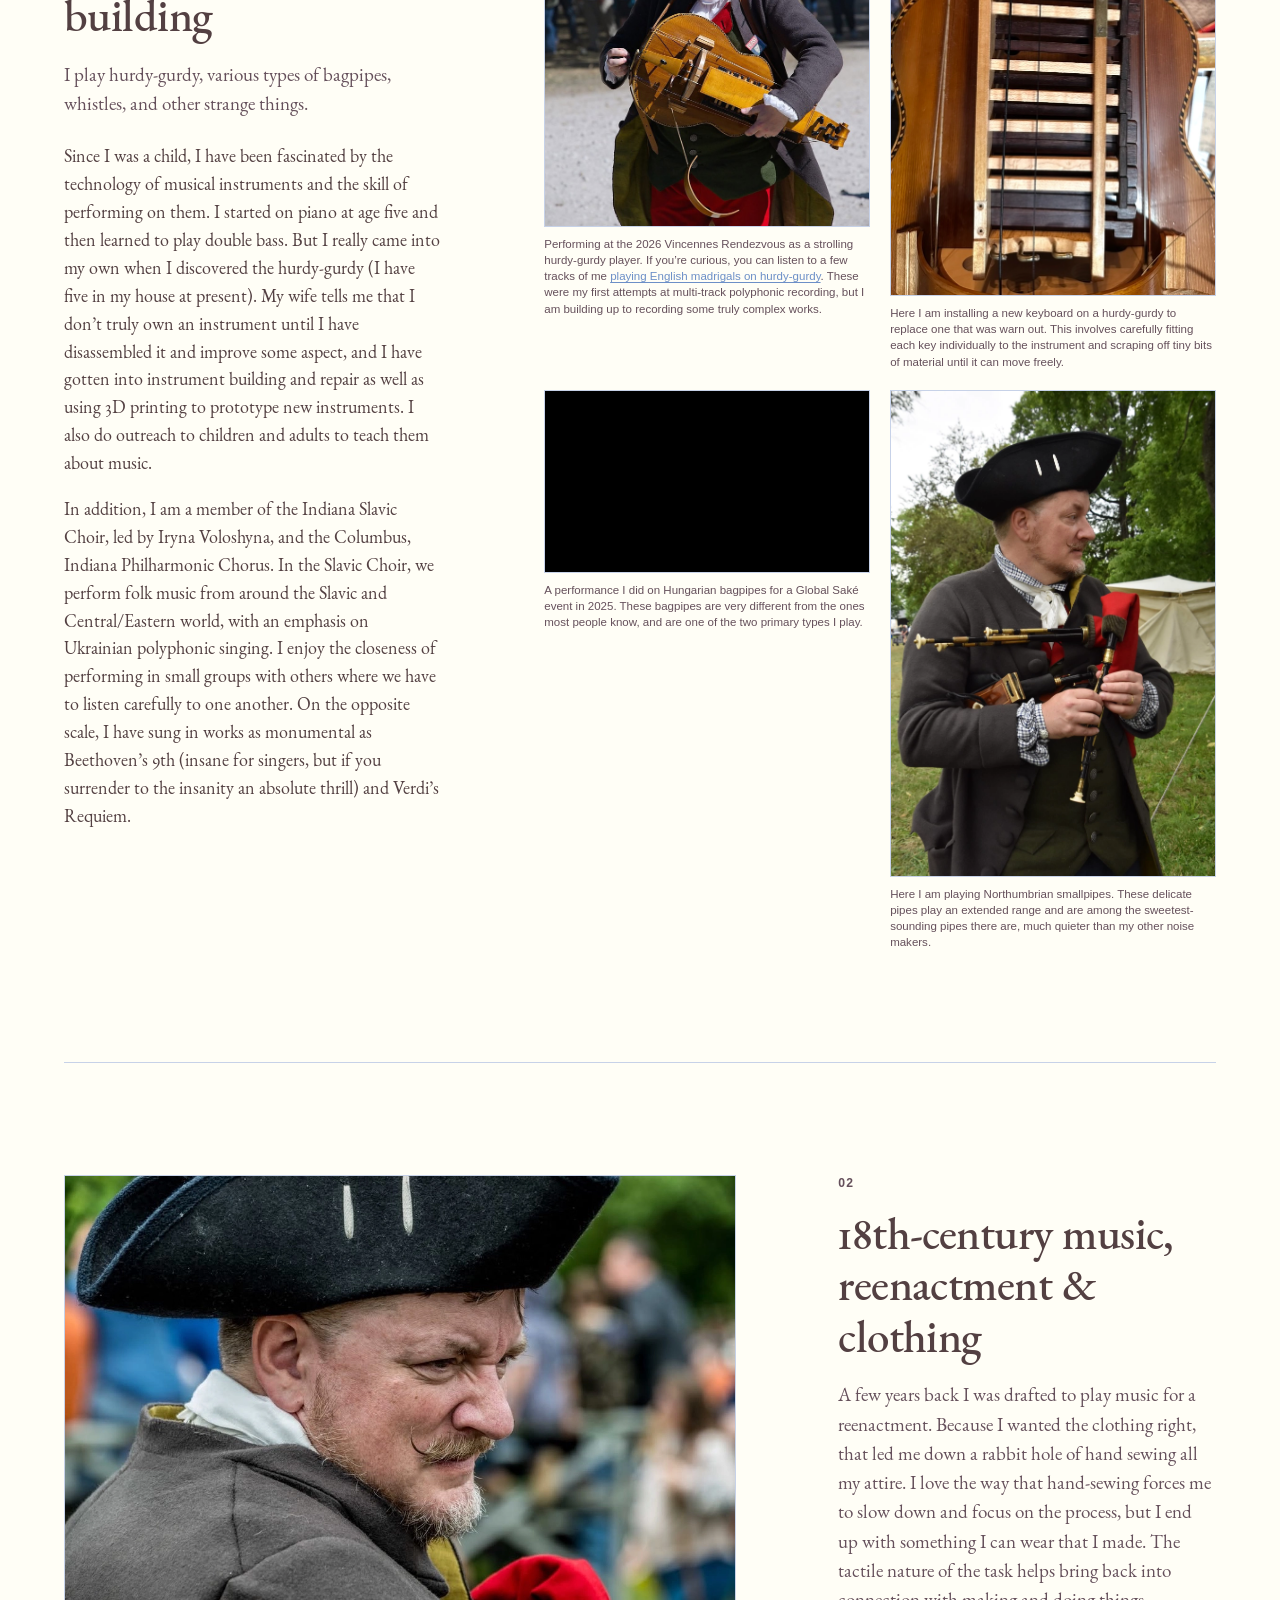
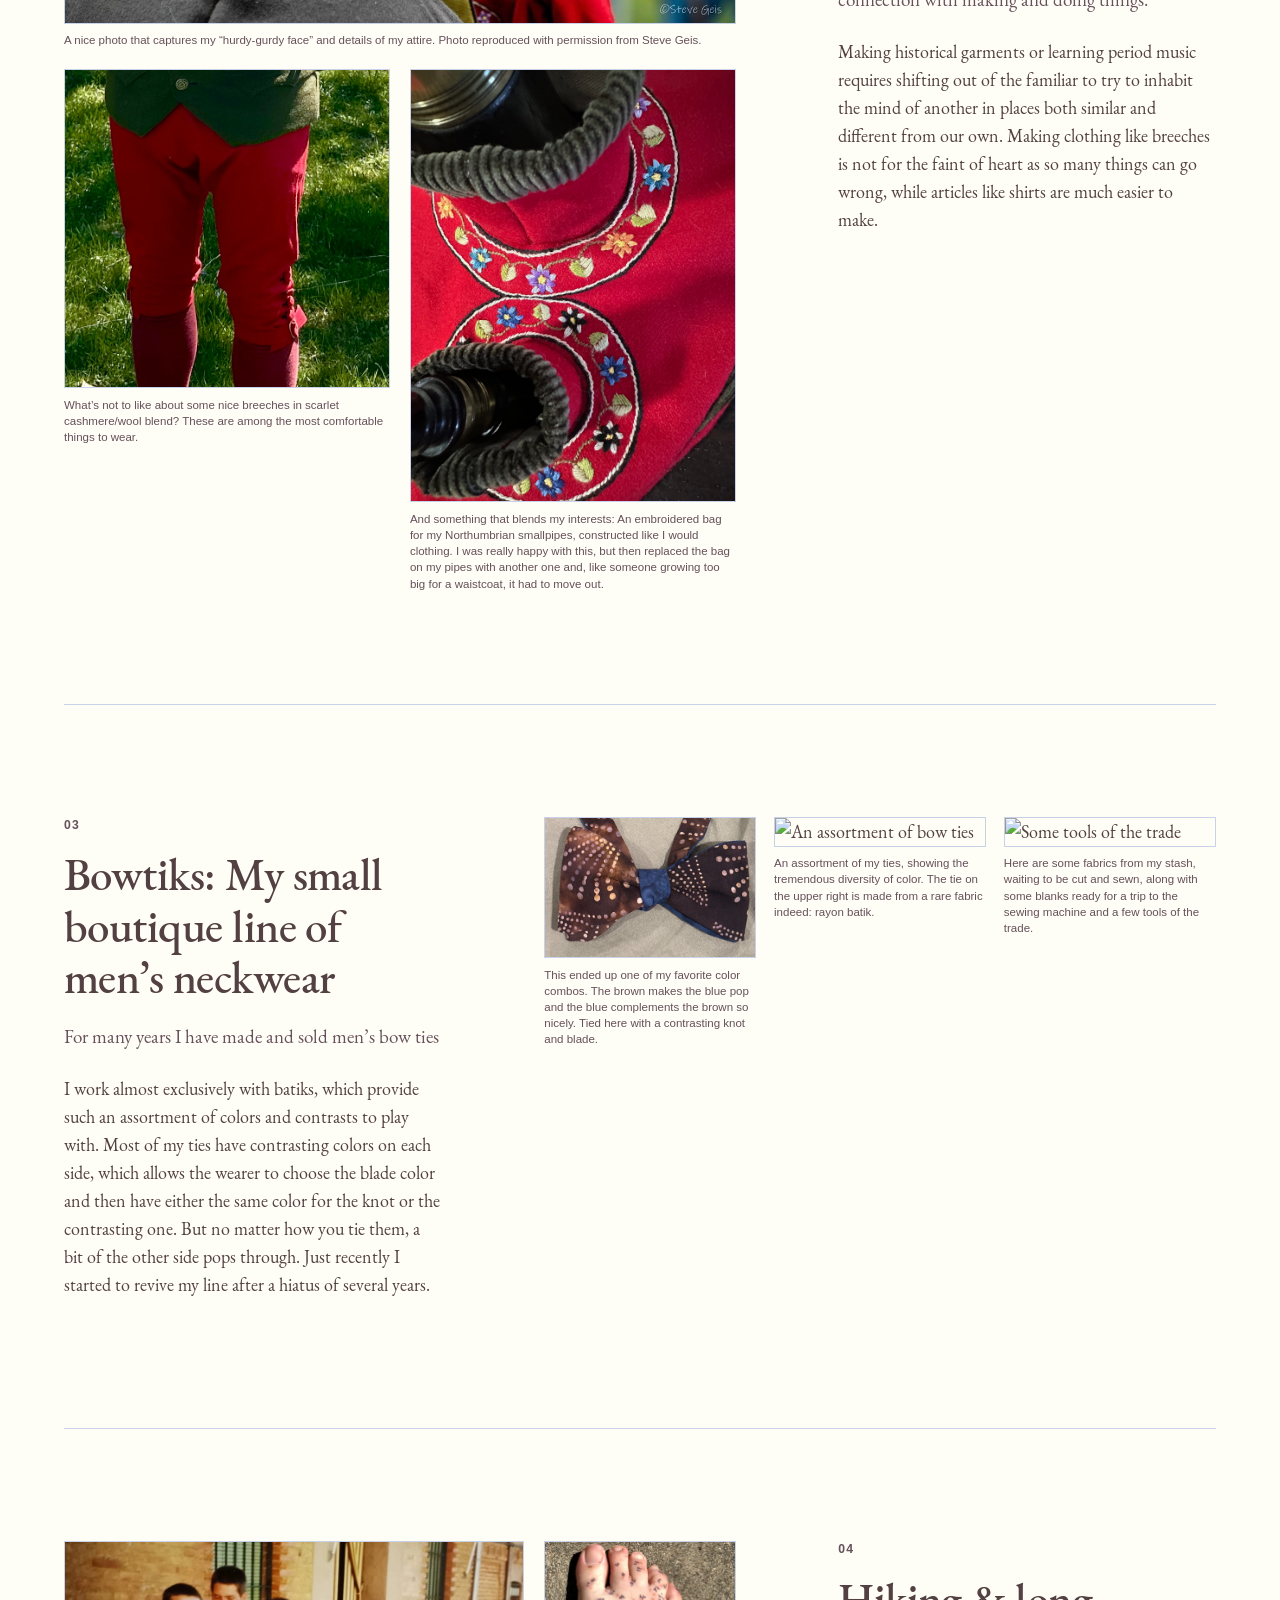
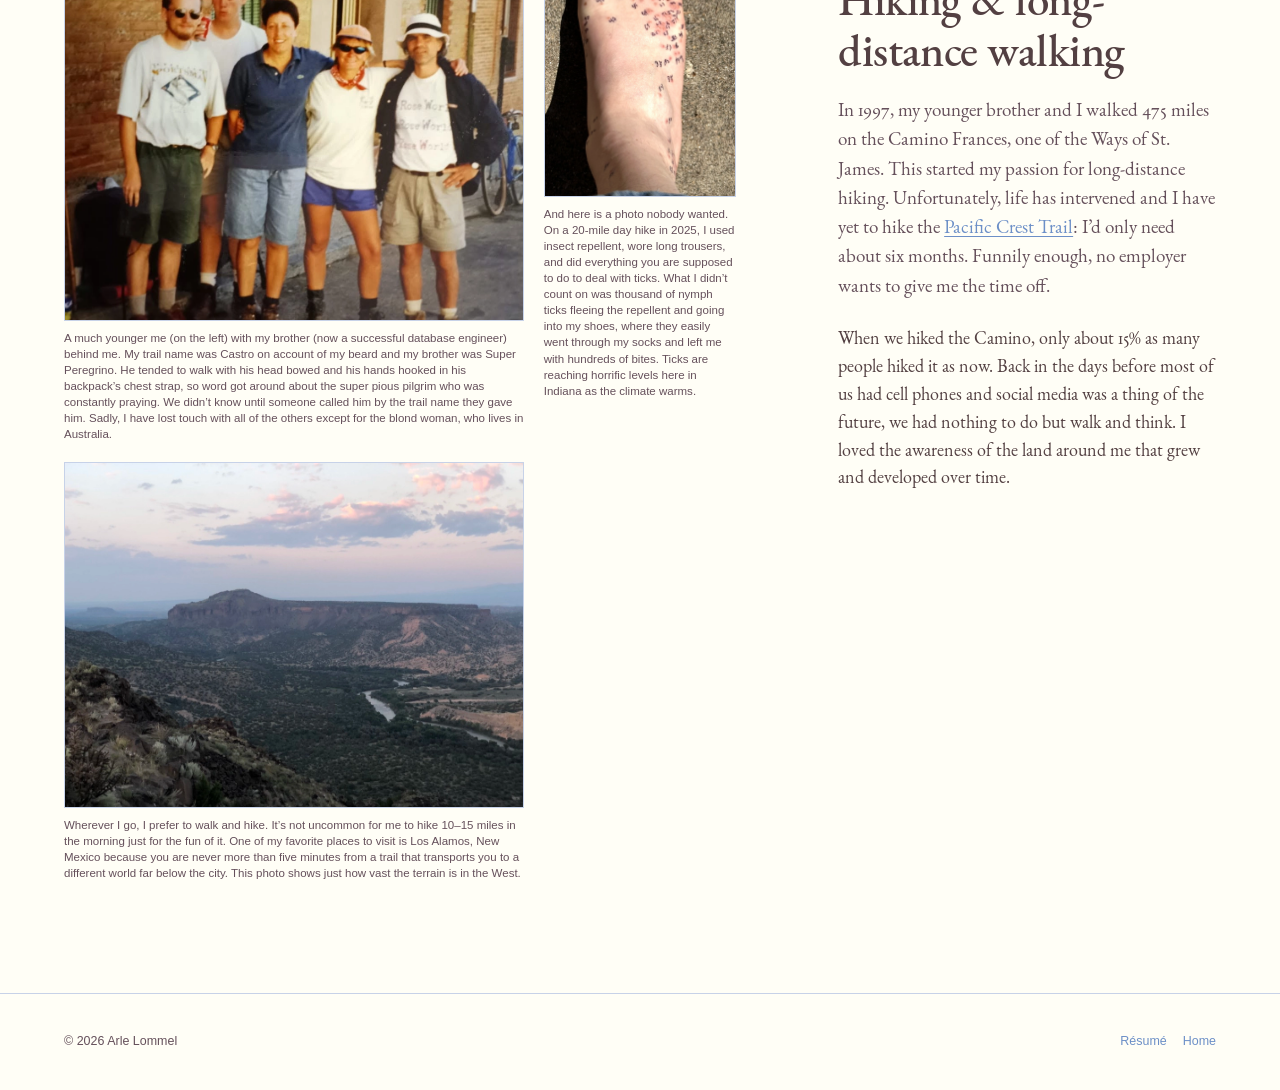
==== commit cff1918f: "More changes to finalize about and resume" ====
--- a/about/index.html
+++ b/about/index.html
@@ -75,6 +75,14 @@
 					Performing at the 2026 Vincennes Rendezvous as a strolling hurdy-gurdy player. If you’re curious, you can listen to a few tracks of me <a href="https://soundcloud.com/user-193351347-873062373" target="_blank">playing English madrigals on hurdy-gurdy</a>. These were my first attempts at multi-track polyphonic recording, but I am building up to recording some truly complex works.
 				</figcaption>
 			</figure>
+			<figure class="about-gallery-item about-gallery-item--video">
+				<div class="about-video">
+					<iframe src="https://www.youtube.com/embed/YCIBc5AS6k4" title="Playing the Hungarian bagpipe" loading="lazy" allow="accelerometer; autoplay; clipboard-write; encrypted-media; gyroscope; picture-in-picture; web-share" allowfullscreen> </iframe>
+				</div>
+				<figcaption>
+					A performance I did on Hungarian bagpipes for a Global Saké event in 2025. These bagpipes are very different from the ones most people know, and are one of the two primary types I play.
+				</figcaption>
+			</figure>
 			<figure class="about-gallery-item">
 				<img src="/assets/images/about-hg-keyboard.webp" alt="Building the keyboard for a hurdy-gurdy">
 				<figcaption>
@@ -192,7 +200,7 @@
 			<figure class="about-gallery-item">
 				<img src="/assets/images/about-ticks.webp" alt="Hundreds of tick bites">
 				<figcaption>
-					And here is a photo nobody wanted. On a 20-mile day hike in 2025, I used insect repellent, wore long trousers, and did everything you are supposed to do to deal with ticks. What I didn’t count on thousand of nymph ticks fleeing the repellent and going into my shoes, where they easily went through my socks and left me with hundreds of bits. Ticks are reaching horrific levels here in Indiana as the climate warms.
+					And here is a photo nobody wanted. On a 20-mile day hike in 2025, I used insect repellent, wore long trousers, and did everything you are supposed to do to deal with ticks. What I didn’t count on was thousand of nymph ticks fleeing the repellent and going into my shoes, where they easily went through my socks and left me with hundreds of bites. Ticks are reaching horrific levels here in Indiana as the climate warms.
 				</figcaption>
 			</figure>
 			<figure class="about-gallery-item about-gallery-item--wide">
--- a/assets/css/about.css
+++ b/assets/css/about.css
@@ -118,9 +118,36 @@
 	display: grid;
 	grid-template-columns: repeat(2, minmax(0, 1fr));
 	gap: 1.25rem;
-}
-
-.about-gallery--three .about-gallery-item--hero { grid-row: span 2; }
+	align-items: start;
+}
+
+/*
+  Music gallery:
+  1 = primary performance photo
+  2 = embedded video
+  3 = instrument-building photo
+  4 = second performance photo
+*/
+.about-gallery--three .about-gallery-item:nth-child(1) {
+	grid-column: 1;
+	grid-row: 1;
+}
+
+.about-gallery--three .about-gallery-item--video {
+	grid-column: 1;
+	grid-row: 2;
+}
+
+.about-gallery--three .about-gallery-item:nth-child(3) {
+	grid-column: 2;
+	grid-row: 1;
+}
+
+.about-gallery--three .about-gallery-item:nth-child(4) {
+	grid-column: 2;
+	grid-row: 2;
+}
+
 .about-gallery--mosaic .about-gallery-item--wide { grid-column: 1 / -1; }
 
 .about-gallery--strip {
@@ -156,6 +183,24 @@
 	line-height: 1.4;
 }
 
+
+/* Embedded video in the music gallery. */
+
+.about-video {
+	width: 100%;
+	aspect-ratio: 16 / 9;
+	overflow: hidden;
+	border: var(--imgframe);
+	background: #000;
+}
+
+.about-video iframe {
+	display: block;
+	width: 100%;
+	height: 100%;
+	border: 0;
+}
+
 /* Placeholders: replace each div with an <img> when photography is ready. */
 
 .about-image-placeholder {
@@ -248,7 +293,12 @@
 		grid-template-columns: 1fr;
 	}
 
-	.about-gallery--three .about-gallery-item--hero { grid-row: auto; }
+	.about-gallery--three .about-gallery-item,
+	.about-gallery--three .about-gallery-item--video {
+		grid-column: auto;
+		grid-row: auto;
+	}
+
 	.about-gallery--mosaic .about-gallery-item--wide { grid-column: auto; }
 
 	.about-gallery-item--hero .about-image-placeholder {
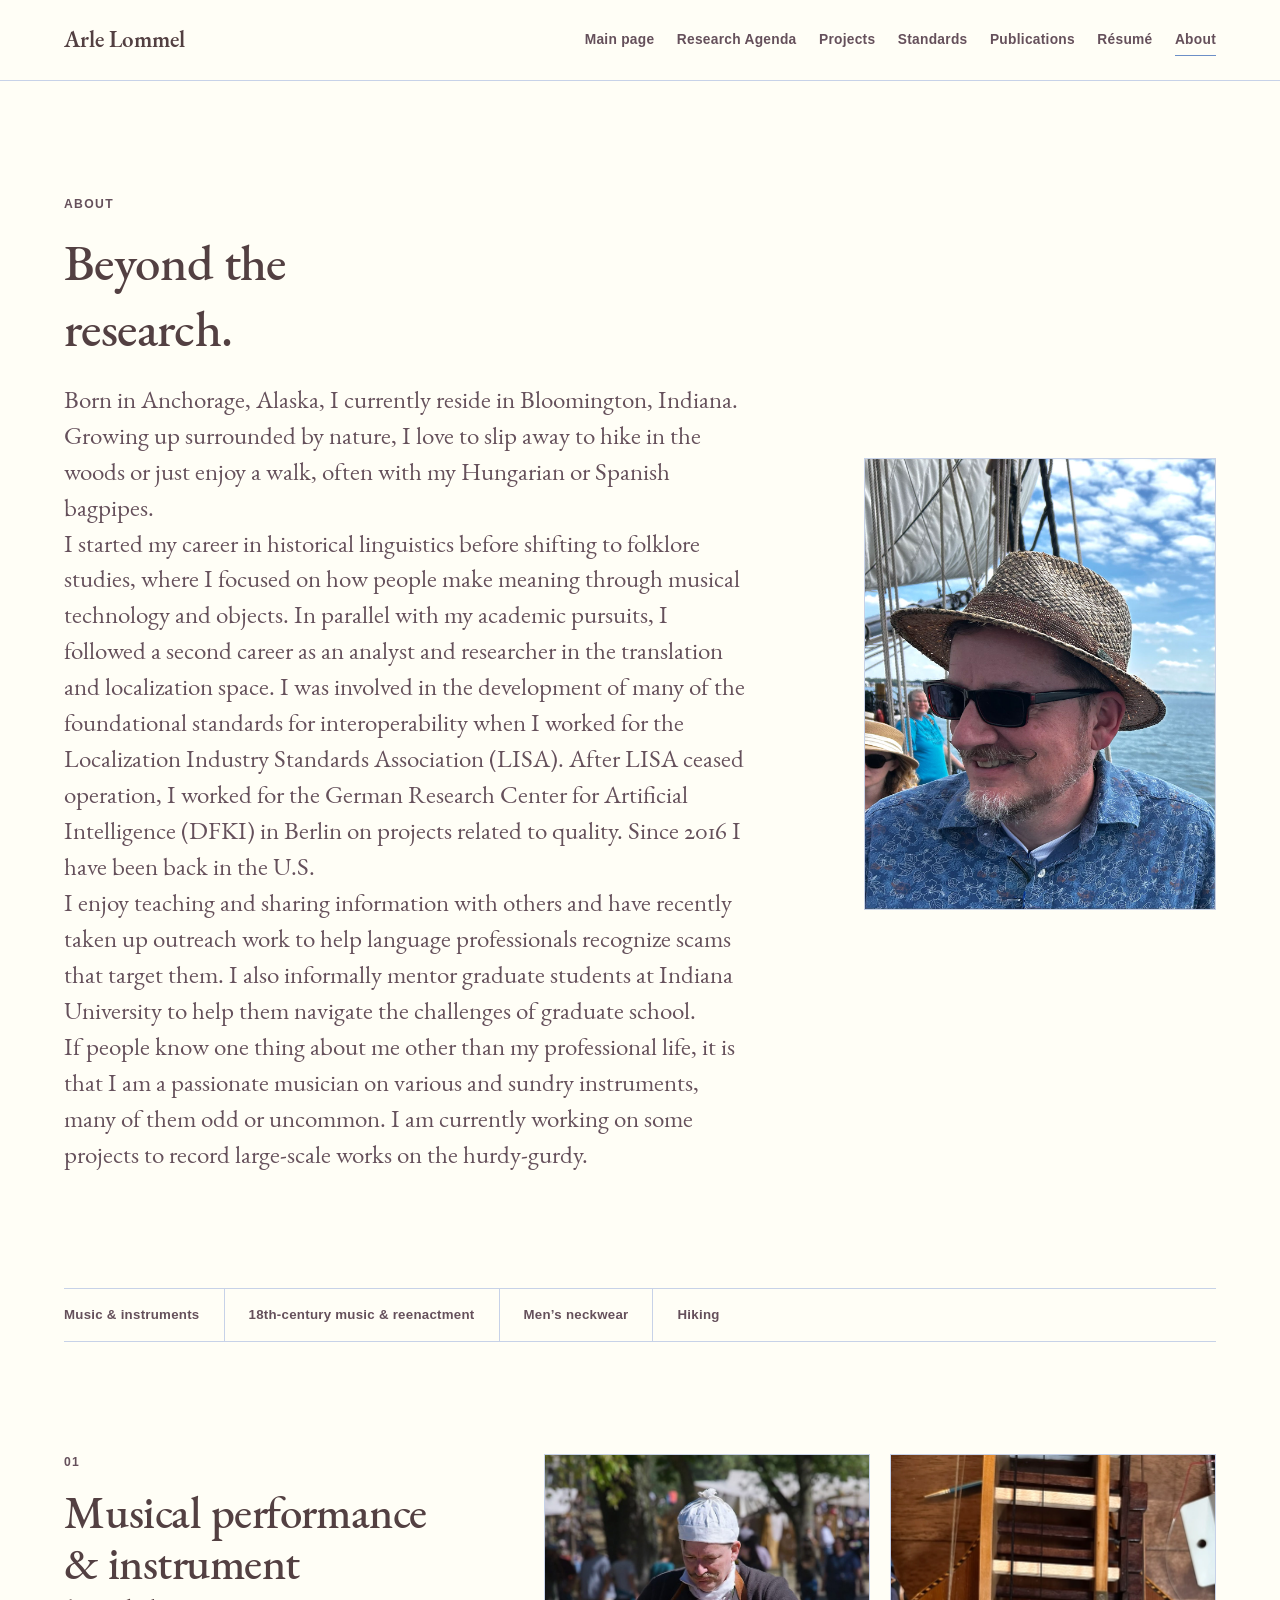
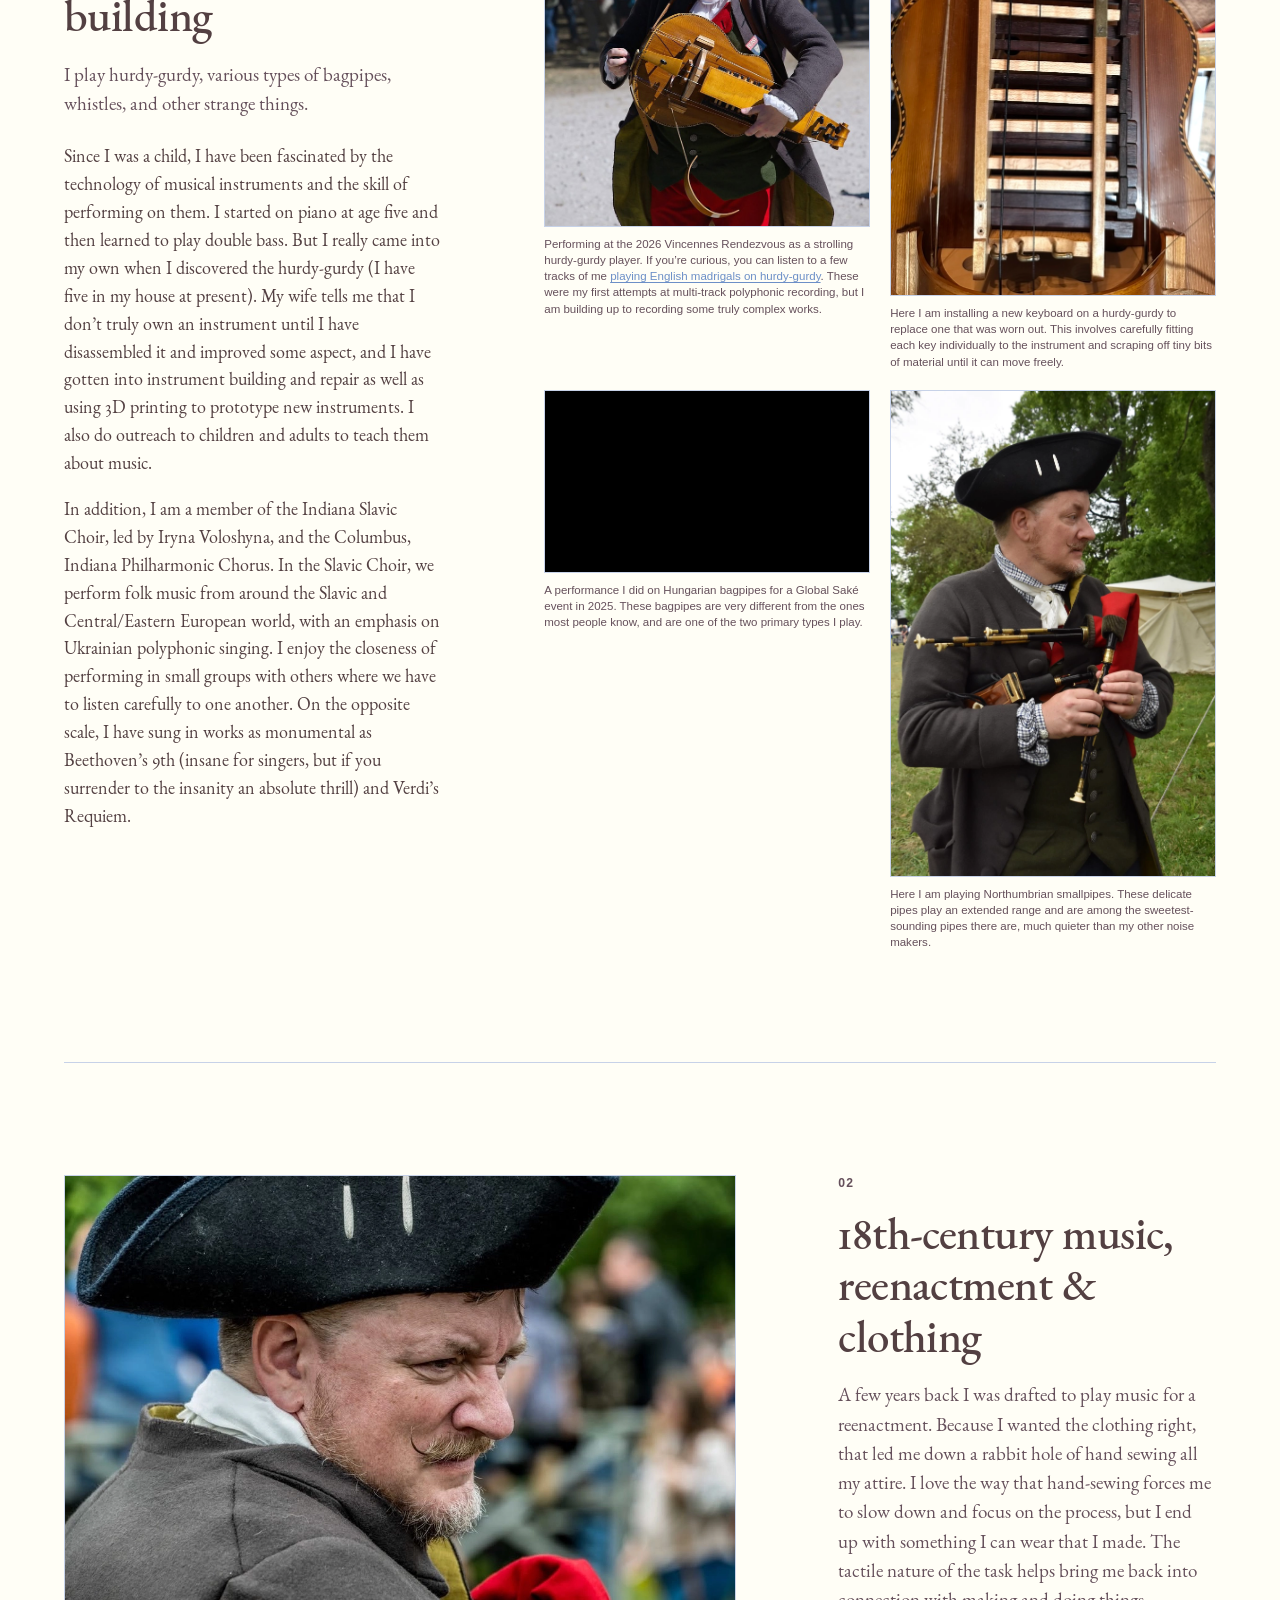
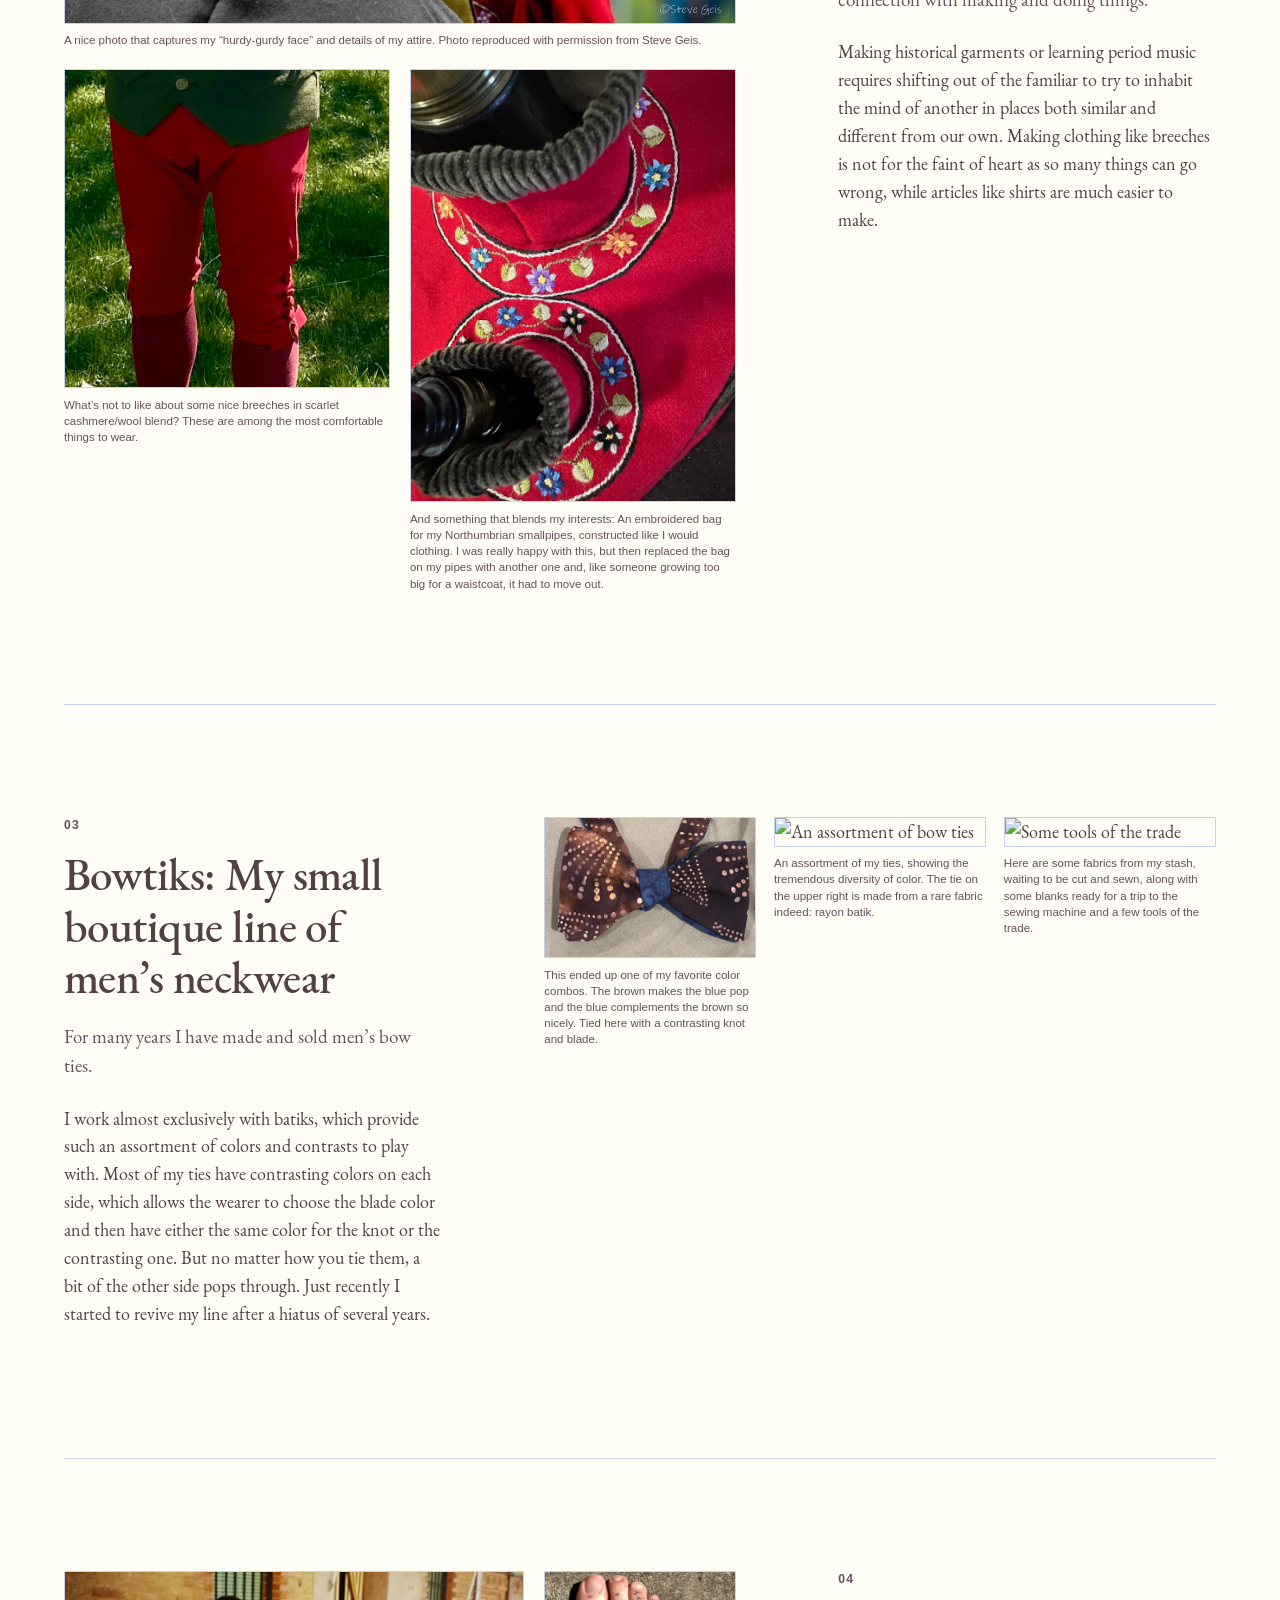
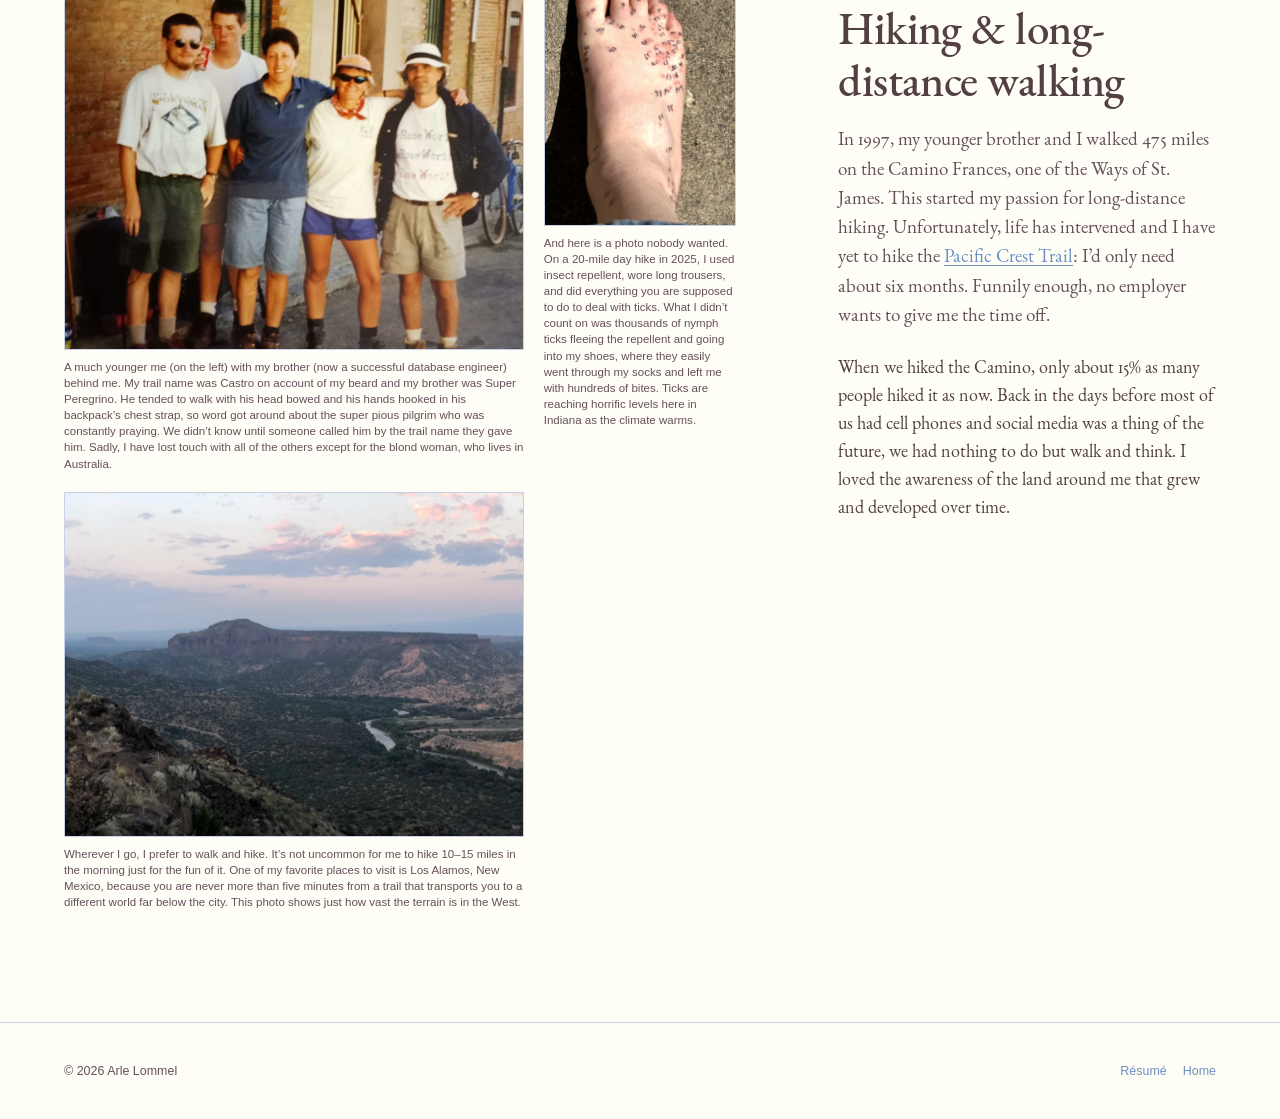
==== commit bca87bab: "fixed a CSS problem and many typos" ====
--- a/about/index.html
+++ b/about/index.html
@@ -30,10 +30,10 @@
 				I started my career in historical linguistics before shifting to folklore studies, where I focused on how people make meaning through musical technology and objects. In parallel with my academic pursuits, I followed a second career as an analyst and researcher in the translation and localization space. I was involved in the development of many of the foundational standards for interoperability when I worked for the Localization Industry Standards Association (LISA). After LISA ceased operation, I worked for the German Research Center for Artificial Intelligence (DFKI) in Berlin on projects related to quality. Since 2016 I have been back in the U.S.
 			</p>
 			<p class="about-intro">
-				I enjoy teach and sharing information with others and have recently take up outreach work to help language professionals recognize scams that target them. I also informally mentor graduate students at Indiana University to help them navigate the challenges of graduate school.
-			</p>
-			<p class="about-intro">
-				If people know one thing about me other than my professional life, it is that I am a passionate musician on various and sundry instruments, many of them odd of uncommon. I am currently working on some projects to record large-scale works on the hurdy-gurdy.
+				I enjoy teaching and sharing information with others and have recently taken up outreach work to help language professionals recognize scams that target them. I also informally mentor graduate students at Indiana University to help them navigate the challenges of graduate school.
+			</p>
+			<p class="about-intro">
+				If people know one thing about me other than my professional life, it is that I am a passionate musician on various and sundry instruments, many of them odd or uncommon. I am currently working on some projects to record large-scale works on the hurdy-gurdy.
 			</p>
 		</div>
 		<figure class="about-portrait">
@@ -61,10 +61,10 @@
 			</p>
 			<div class="about-prose">
 				<p>
-					Since I was a child, I have been fascinated by the technology of musical instruments and the skill of performing on them. I started on piano at age five and then learned to play double bass. But I really came into my own when I discovered the hurdy-gurdy (I have five in my house at present). My wife tells me that I don’t truly own an instrument until I have disassembled it and improve some aspect, and I have gotten into instrument building and repair as well as using 3D printing to prototype new instruments. I also do outreach to children and adults to teach them about music.
-				</p>
-				<p>
-					In addition, I am a member of the Indiana Slavic Choir, led by Iryna Voloshyna, and the Columbus, Indiana Philharmonic Chorus. In the Slavic Choir, we perform folk music from around the Slavic and Central/Eastern world, with an emphasis on Ukrainian polyphonic singing. I enjoy the closeness of performing in small groups with others where we have to listen carefully to one another. On the opposite scale, I have sung in works as monumental as Beethoven’s 9th (insane for singers, but if you surrender to the insanity an absolute thrill) and Verdi’s Requiem.
+					Since I was a child, I have been fascinated by the technology of musical instruments and the skill of performing on them. I started on piano at age five and then learned to play double bass. But I really came into my own when I discovered the hurdy-gurdy (I have five in my house at present). My wife tells me that I don’t truly own an instrument until I have disassembled it and improved some aspect, and I have gotten into instrument building and repair as well as using 3D printing to prototype new instruments. I also do outreach to children and adults to teach them about music.
+				</p>
+				<p>
+					In addition, I am a member of the Indiana Slavic Choir, led by Iryna Voloshyna, and the Columbus, Indiana Philharmonic Chorus. In the Slavic Choir, we perform folk music from around the Slavic and Central/Eastern European world, with an emphasis on Ukrainian polyphonic singing. I enjoy the closeness of performing in small groups with others where we have to listen carefully to one another. On the opposite scale, I have sung in works as monumental as Beethoven’s 9th (insane for singers, but if you surrender to the insanity an absolute thrill) and Verdi’s Requiem.
 				</p>
 			</div>
 		</div>
@@ -86,7 +86,7 @@
 			<figure class="about-gallery-item">
 				<img src="/assets/images/about-hg-keyboard.webp" alt="Building the keyboard for a hurdy-gurdy">
 				<figcaption>
-					Here I am installing a new keyboard on a hurdy-gurdy to replace one that was warn out. This involves carefully fitting each key individually to the instrument and scraping off tiny bits of material until it can move freely.
+					Here I am installing a new keyboard on a hurdy-gurdy to replace one that was worn out. This involves carefully fitting each key individually to the instrument and scraping off tiny bits of material until it can move freely.
 				</figcaption>
 			</figure>
 			<figure class="about-gallery-item">
@@ -106,7 +106,7 @@
 				18th-century music, reenactment &amp; clothing
 			</h2>
 			<p class="about-feature-lede">
-				A few years back I was drafted to play music for a reenactment. Because I wanted the clothing right, that led me down a rabbit hole of hand sewing all my attire. I love the way that hand-sewing forces me to slow down and focus on the process, but I end up with something I can wear that I made. The tactile nature of the task helps bring back into connection with making and doing things.
+				A few years back I was drafted to play music for a reenactment. Because I wanted the clothing right, that led me down a rabbit hole of hand sewing all my attire. I love the way that hand-sewing forces me to slow down and focus on the process, but I end up with something I can wear that I made. The tactile nature of the task helps bring me back into connection with making and doing things.
 			</p>
 			<div class="about-prose">
 				<p>
@@ -144,7 +144,7 @@
 				Bowtiks: My small boutique line of men’s neckwear
 			</h2>
 			<p class="about-feature-lede">
-				For many years I have made and sold men’s bow ties
+				For many years I have made and sold men’s bow ties.
 			</p>
 			<div class="about-prose">
 				<p>
@@ -200,13 +200,13 @@
 			<figure class="about-gallery-item">
 				<img src="/assets/images/about-ticks.webp" alt="Hundreds of tick bites">
 				<figcaption>
-					And here is a photo nobody wanted. On a 20-mile day hike in 2025, I used insect repellent, wore long trousers, and did everything you are supposed to do to deal with ticks. What I didn’t count on was thousand of nymph ticks fleeing the repellent and going into my shoes, where they easily went through my socks and left me with hundreds of bites. Ticks are reaching horrific levels here in Indiana as the climate warms.
+					And here is a photo nobody wanted. On a 20-mile day hike in 2025, I used insect repellent, wore long trousers, and did everything you are supposed to do to deal with ticks. What I didn’t count on was thousands of nymph ticks fleeing the repellent and going into my shoes, where they easily went through my socks and left me with hundreds of bites. Ticks are reaching horrific levels here in Indiana as the climate warms.
 				</figcaption>
 			</figure>
 			<figure class="about-gallery-item about-gallery-item--wide">
 				<img src="/assets/images/about-los-alamos.webp" alt="A vista hiking near Los Alamos, New Mexico">
 				<figcaption>
-					Wherever I go, I prefer to walk and hike. It’s not uncommon for me to hike 10–15 miles in the morning just for the fun of it. One of my favorite places to visit is Los Alamos, New Mexico because you are never more than five minutes from a trail that transports you to a different world far below the city. This photo shows just how vast the terrain is in the West.
+					Wherever I go, I prefer to walk and hike. It’s not uncommon for me to hike 10–15 miles in the morning just for the fun of it. One of my favorite places to visit is Los Alamos, New Mexico, because you are never more than five minutes from a trail that transports you to a different world far below the city. This photo shows just how vast the terrain is in the West.
 				</figcaption>
 			</figure>
 		</div>
--- a/assets/css/about.css
+++ b/assets/css/about.css
@@ -276,7 +276,9 @@
 }
 
 @media (max-width: 620px) {
-	.about-section-nav ul { display: block; }
+	.about-section-nav ul {
+		display: block;
+	}
 
 	.about-section-nav a,
 	.about-section-nav li + li a {
@@ -284,26 +286,38 @@
 		border-left: 0;
 	}
 
-	.about-section-nav li + li { border-top: var(--rule-standard); }
+	.about-section-nav li + li {
+		border-top: var(--rule-standard);
+	}
 
 	.about-gallery--three,
 	.about-gallery--mosaic,
 	.about-gallery--strip,
 	.about-gallery--landscape {
-		grid-template-columns: 1fr;
-	}
-
-	.about-gallery--three .about-gallery-item,
+		grid-template-columns: minmax(0, 1fr);
+	}
+
+	/* Explicitly undo the desktop placement of music-gallery items. */
+	.about-gallery--three .about-gallery-item:nth-child(1),
+	.about-gallery--three .about-gallery-item:nth-child(3),
+	.about-gallery--three .about-gallery-item:nth-child(4),
 	.about-gallery--three .about-gallery-item--video {
+		grid-column: 1;
+		grid-row: auto;
+	}
+
+	.about-gallery--mosaic .about-gallery-item--wide {
 		grid-column: auto;
-		grid-row: auto;
-	}
-
-	.about-gallery--mosaic .about-gallery-item--wide { grid-column: auto; }
-
-	.about-gallery-item--hero .about-image-placeholder {
-		height: auto;
-		aspect-ratio: 4 / 3;
-		min-height: 10rem;
-	}
-}
+	}
+
+	.about-gallery-item {
+		width: 100%;
+		min-width: 0;
+	}
+
+	.about-gallery-item img,
+	.about-video {
+		width: 100%;
+		max-width: 100%;
+	}
+}
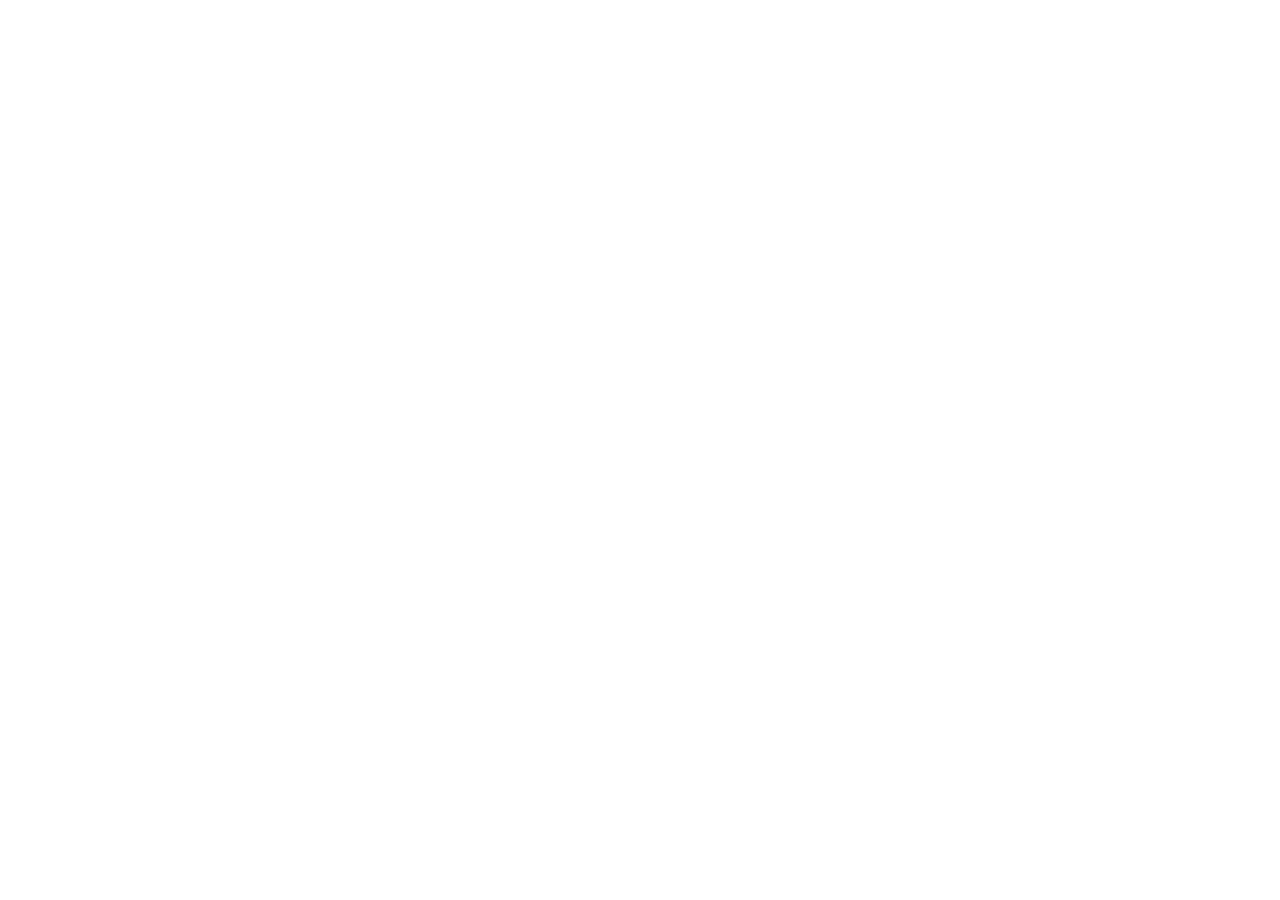
==== commit 774128cd: "Replace site with redirects to arlelommel.com" ====
--- a/about/index.html
+++ b/about/index.html
@@ -1,220 +1,15 @@
 <!doctype html>
 <html lang="en">
 <head>
-	<meta charset="utf-8">
-	<meta name="viewport" content="width=device-width, initial-scale=1">
-	<meta name="description" content="About Arle Lommel: researcher, musician, maker, historical interpreter, designer, and hiker.">
-	<title>About | Arle Lommel</title>
-	<link rel="preconnect" href="https://fonts.googleapis.com">
-	<link rel="preconnect" href="https://fonts.gstatic.com" crossorigin>
-	<link href="https://fonts.googleapis.com/css2?family=EB+Garamond:ital,wght@0,400;0,500;0,600;1,400;1,500;1,600&amp;display=swap" rel="stylesheet">
-	<link rel="stylesheet" href="/assets/css/style.css">
-	<link rel="stylesheet" href="/assets/css/about.css">
+  <meta charset="utf-8">
+  <meta http-equiv="refresh" content="0; url=https://arlelommel.com/about/">
+  <link rel="canonical" href="https://arlelommel.com/about/">
+  <title>Redirecting...</title>
+  <script>
+    window.location.replace("https://arlelommel.com/about/");
+  </script>
 </head>
 <body>
-<div id="site-header">
-</div>
-<main>
-	<header class="about-masthead shell">
-		<div class="about-masthead-copy">
-			<p class="eyebrow">
-				About
-			</p>
-			<h1>
-				Beyond the research.
-			</h1>
-			<p class="about-intro">
-				Born in Anchorage, Alaska, I currently reside in Bloomington, Indiana. Growing up surrounded by nature, I love to slip away to hike in the woods or just enjoy a walk, often with my Hungarian or Spanish bagpipes.
-			</p>
-			<p class="about-intro">
-				I started my career in historical linguistics before shifting to folklore studies, where I focused on how people make meaning through musical technology and objects. In parallel with my academic pursuits, I followed a second career as an analyst and researcher in the translation and localization space. I was involved in the development of many of the foundational standards for interoperability when I worked for the Localization Industry Standards Association (LISA). After LISA ceased operation, I worked for the German Research Center for Artificial Intelligence (DFKI) in Berlin on projects related to quality. Since 2016 I have been back in the U.S.
-			</p>
-			<p class="about-intro">
-				I enjoy teaching and sharing information with others and have recently taken up outreach work to help language professionals recognize scams that target them. I also informally mentor graduate students at Indiana University to help them navigate the challenges of graduate school.
-			</p>
-			<p class="about-intro">
-				If people know one thing about me other than my professional life, it is that I am a passionate musician on various and sundry instruments, many of them odd or uncommon. I am currently working on some projects to record large-scale works on the hurdy-gurdy.
-			</p>
-		</div>
-		<figure class="about-portrait">
-			<img src="/assets/images/about-arle-boat.jpg">
-		</figure>
-	</header>
-	<nav class="about-section-nav shell" aria-label="About page sections">
-		<ul>
-			<li><a href="#music">Music &amp; instruments</a></li>
-			<li><a href="#eighteenth-century">18th-century music &amp; reenactment</a></li>
-			<li><a href="#neckwear">Men’s neckwear</a></li>
-			<li><a href="#hiking">Hiking</a></li>
-		</ul>
-	</nav>
-	<section class="about-feature shell" id="music">
-		<div class="about-feature-copy">
-			<p class="eyebrow">
-				01
-			</p>
-			<h2>
-				Musical performance &amp; instrument building
-			</h2>
-			<p class="about-feature-lede">
-				I play hurdy-gurdy, various types of bagpipes, whistles, and other strange things.
-			</p>
-			<div class="about-prose">
-				<p>
-					Since I was a child, I have been fascinated by the technology of musical instruments and the skill of performing on them. I started on piano at age five and then learned to play double bass. But I really came into my own when I discovered the hurdy-gurdy (I have five in my house at present). My wife tells me that I don’t truly own an instrument until I have disassembled it and improved some aspect, and I have gotten into instrument building and repair as well as using 3D printing to prototype new instruments. I also do outreach to children and adults to teach them about music.
-				</p>
-				<p>
-					In addition, I am a member of the Indiana Slavic Choir, led by Iryna Voloshyna, and the Columbus, Indiana Philharmonic Chorus. In the Slavic Choir, we perform folk music from around the Slavic and Central/Eastern European world, with an emphasis on Ukrainian polyphonic singing. I enjoy the closeness of performing in small groups with others where we have to listen carefully to one another. On the opposite scale, I have sung in works as monumental as Beethoven’s 9th (insane for singers, but if you surrender to the insanity an absolute thrill) and Verdi’s Requiem.
-				</p>
-			</div>
-		</div>
-		<div class="about-gallery about-gallery--three">
-			<figure class="about-gallery-item about-gallery-item--hero">
-				<img src="/assets/images/about-arle-HG-march.jpg" alt="Performing on the hurdy-gurdy">
-				<figcaption>
-					Performing at the 2026 Vincennes Rendezvous as a strolling hurdy-gurdy player. If you’re curious, you can listen to a few tracks of me <a href="https://soundcloud.com/user-193351347-873062373" target="_blank">playing English madrigals on hurdy-gurdy</a>. These were my first attempts at multi-track polyphonic recording, but I am building up to recording some truly complex works.
-				</figcaption>
-			</figure>
-			<figure class="about-gallery-item about-gallery-item--video">
-				<div class="about-video">
-					<iframe src="https://www.youtube.com/embed/YCIBc5AS6k4" title="Playing the Hungarian bagpipe" loading="lazy" allow="accelerometer; autoplay; clipboard-write; encrypted-media; gyroscope; picture-in-picture; web-share" allowfullscreen> </iframe>
-				</div>
-				<figcaption>
-					A performance I did on Hungarian bagpipes for a Global Saké event in 2025. These bagpipes are very different from the ones most people know, and are one of the two primary types I play.
-				</figcaption>
-			</figure>
-			<figure class="about-gallery-item">
-				<img src="/assets/images/about-hg-keyboard.webp" alt="Building the keyboard for a hurdy-gurdy">
-				<figcaption>
-					Here I am installing a new keyboard on a hurdy-gurdy to replace one that was worn out. This involves carefully fitting each key individually to the instrument and scraping off tiny bits of material until it can move freely.
-				</figcaption>
-			</figure>
-			<figure class="about-gallery-item">
-				<img src="/assets/images/about-arle-nsp.webp" alt="Playing Northumbrian smallpipes">
-				<figcaption>
-					Here I am playing Northumbrian smallpipes. These delicate pipes play an extended range and are among the sweetest-sounding pipes there are, much quieter than my other noise makers.
-				</figcaption>
-			</figure>
-		</div>
-	</section>
-	<section class="about-feature about-feature--reverse shell" id="eighteenth-century">
-		<div class="about-feature-copy">
-			<p class="eyebrow">
-				02
-			</p>
-			<h2>
-				18th-century music, reenactment &amp; clothing
-			</h2>
-			<p class="about-feature-lede">
-				A few years back I was drafted to play music for a reenactment. Because I wanted the clothing right, that led me down a rabbit hole of hand sewing all my attire. I love the way that hand-sewing forces me to slow down and focus on the process, but I end up with something I can wear that I made. The tactile nature of the task helps bring me back into connection with making and doing things.
-			</p>
-			<div class="about-prose">
-				<p>
-					Making historical garments or learning period music requires shifting out of the familiar to try to inhabit the mind of another in places both similar and different from our own. Making clothing like breeches is not for the faint of heart as so many things can go wrong, while articles like shirts are much easier to make.
-				</p>
-			</div>
-		</div>
-		<div class="about-gallery about-gallery--mosaic">
-			<figure class="about-gallery-item about-gallery-item--wide">
-				<img src="/assets/images/about-arle-closeup.webp" alt="closeup of Arle in period clothing">
-				<figcaption>
-					A nice photo that captures my “hurdy-gurdy face” and details of my attire. Photo reproduced with permission from Steve Geis.
-				</figcaption>
-			</figure>
-			<figure class="about-gallery-item">
-				<img src="/assets/images/about-breeches.webp" alt="closeup of red breeches">
-				<figcaption>
-					What’s not to like about some nice breeches in scarlet cashmere/wool blend? These are among the most comfortable things to wear.
-				</figcaption>
-			</figure>
-			<figure class="about-gallery-item">
-				<img src="/assets/images/about-bagpipe-clothes.webp" alt="bagpipe clothes">
-				<figcaption>
-					And something that blends my interests: An embroidered bag for my Northumbrian smallpipes, constructed like I would clothing. I was really happy with this, but then replaced the bag on my pipes with another one and, like someone growing too big for a waistcoat, it had to move out.
-				</figcaption>
-			</figure>
-		</div>
-	</section>
-	<section class="about-feature shell" id="neckwear">
-		<div class="about-feature-copy">
-			<p class="eyebrow">
-				03
-			</p>
-			<h2>
-				Bowtiks: My small boutique line of men’s neckwear
-			</h2>
-			<p class="about-feature-lede">
-				For many years I have made and sold men’s bow ties.
-			</p>
-			<div class="about-prose">
-				<p>
-					I work almost exclusively with batiks, which provide such an assortment of colors and contrasts to play with. Most of my ties have contrasting colors on each side, which allows the wearer to choose the blade color and then have either the same color for the knot or the contrasting one. But no matter how you tie them, a bit of the other side pops through. Just recently I started to revive my line after a hiatus of several years.
-				</p>
-			</div>
-		</div>
-		<div class="about-gallery about-gallery--strip">
-			<figure class="about-gallery-item">
-				<img src="/assets/images/about-brown-tie.webp" alt="A brown and blue contrasting tie">
-				<figcaption>
-					This ended up one of my favorite color combos. The brown makes the blue pop and the blue complements the brown so nicely. Tied here with a contrasting knot and blade.
-				</figcaption>
-			</figure>
-			<figure class="about-gallery-item">
-				<img src="/assets/images/about-ties.webp" alt="An assortment of bow ties">
-				<figcaption>
-					An assortment of my ties, showing the tremendous diversity of color. The tie on the upper right is made from a rare fabric indeed: rayon batik.
-				</figcaption>
-			</figure>
-			<figure class="about-gallery-item">
-				<img src="/assets/images/about-tools-of-the-trade.webp" alt="Some tools of the trade">
-				<figcaption>
-					Here are some fabrics from my stash, waiting to be cut and sewn, along with some blanks ready for a trip to the sewing machine and a few tools of the trade.
-				</figcaption>
-			</figure>
-		</div>
-	</section>
-	<section class="about-feature about-feature--reverse shell" id="hiking">
-		<div class="about-feature-copy">
-			<p class="eyebrow">
-				04
-			</p>
-			<h2>
-				Hiking &amp; long-distance walking
-			</h2>
-			<p class="about-feature-lede">
-				In 1997, my younger brother and I walked 475 miles on the Camino Frances, one of the Ways of St. James. This started my passion for long-distance hiking. Unfortunately, life has intervened and I have yet to hike the <a href="https://www.pcta.org/discover-the-trail/" target="_blank"> Pacific Crest Trail</a>: I’d only need about six months. Funnily enough, no employer wants to give me the time off.
-			</p>
-			<div class="about-prose">
-				<p>
-					When we hiked the Camino, only about 15% as many people hiked it as now. Back in the days before most of us had cell phones and social media was a thing of the future, we had nothing to do but walk and think. I loved the awareness of the land around me that grew and developed over time.
-				</p>
-			</div>
-		</div>
-		<div class="about-gallery about-gallery--landscape">
-			<figure class="about-gallery-item about-gallery-item--wide">
-				<img src="/assets/images/about-camino.webp" alt="Me, my brother, and some of the friends we met along the way">
-				<figcaption>
-					A much younger me (on the left) with my brother (now a successful database engineer) behind me. My trail name was Castro on account of my beard and my brother was Super Peregrino. He tended to walk with his head bowed and his hands hooked in his backpack’s chest strap, so word got around about the super pious pilgrim who was constantly praying. We didn’t know until someone called him by the trail name they gave him. Sadly, I have lost touch with all of the others except for the blond woman, who lives in Australia.
-				</figcaption>
-			</figure>
-			<figure class="about-gallery-item">
-				<img src="/assets/images/about-ticks.webp" alt="Hundreds of tick bites">
-				<figcaption>
-					And here is a photo nobody wanted. On a 20-mile day hike in 2025, I used insect repellent, wore long trousers, and did everything you are supposed to do to deal with ticks. What I didn’t count on was thousands of nymph ticks fleeing the repellent and going into my shoes, where they easily went through my socks and left me with hundreds of bites. Ticks are reaching horrific levels here in Indiana as the climate warms.
-				</figcaption>
-			</figure>
-			<figure class="about-gallery-item about-gallery-item--wide">
-				<img src="/assets/images/about-los-alamos.webp" alt="A vista hiking near Los Alamos, New Mexico">
-				<figcaption>
-					Wherever I go, I prefer to walk and hike. It’s not uncommon for me to hike 10–15 miles in the morning just for the fun of it. One of my favorite places to visit is Los Alamos, New Mexico, because you are never more than five minutes from a trail that transports you to a different world far below the city. This photo shows just how vast the terrain is in the West.
-				</figcaption>
-			</figure>
-		</div>
-	</section>
-</main>
-<div id="site-footer">
-</div>
-<script src="/assets/js/includes.js">
-</script>
+  <p>This page has moved to <a href="https://arlelommel.com/about/">https://arlelommel.com/about/</a>.</p>
 </body>
 </html>
